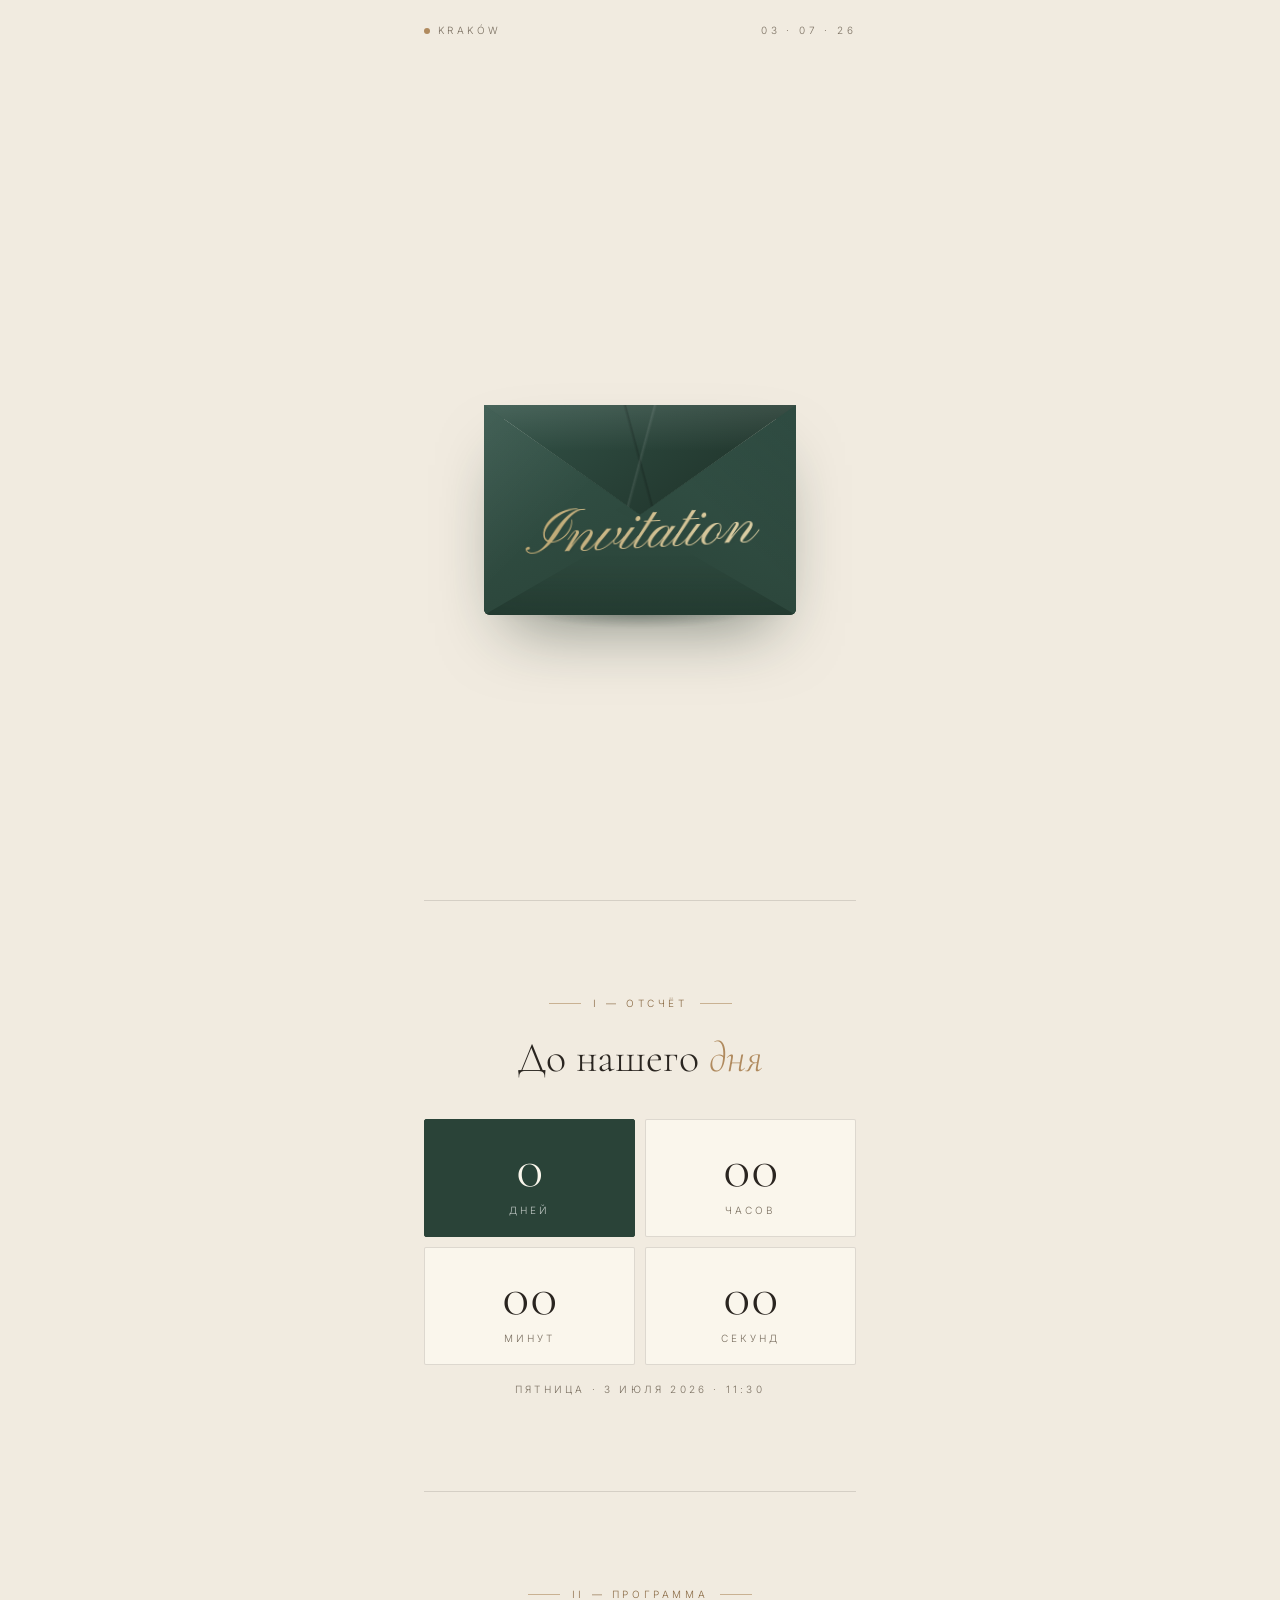
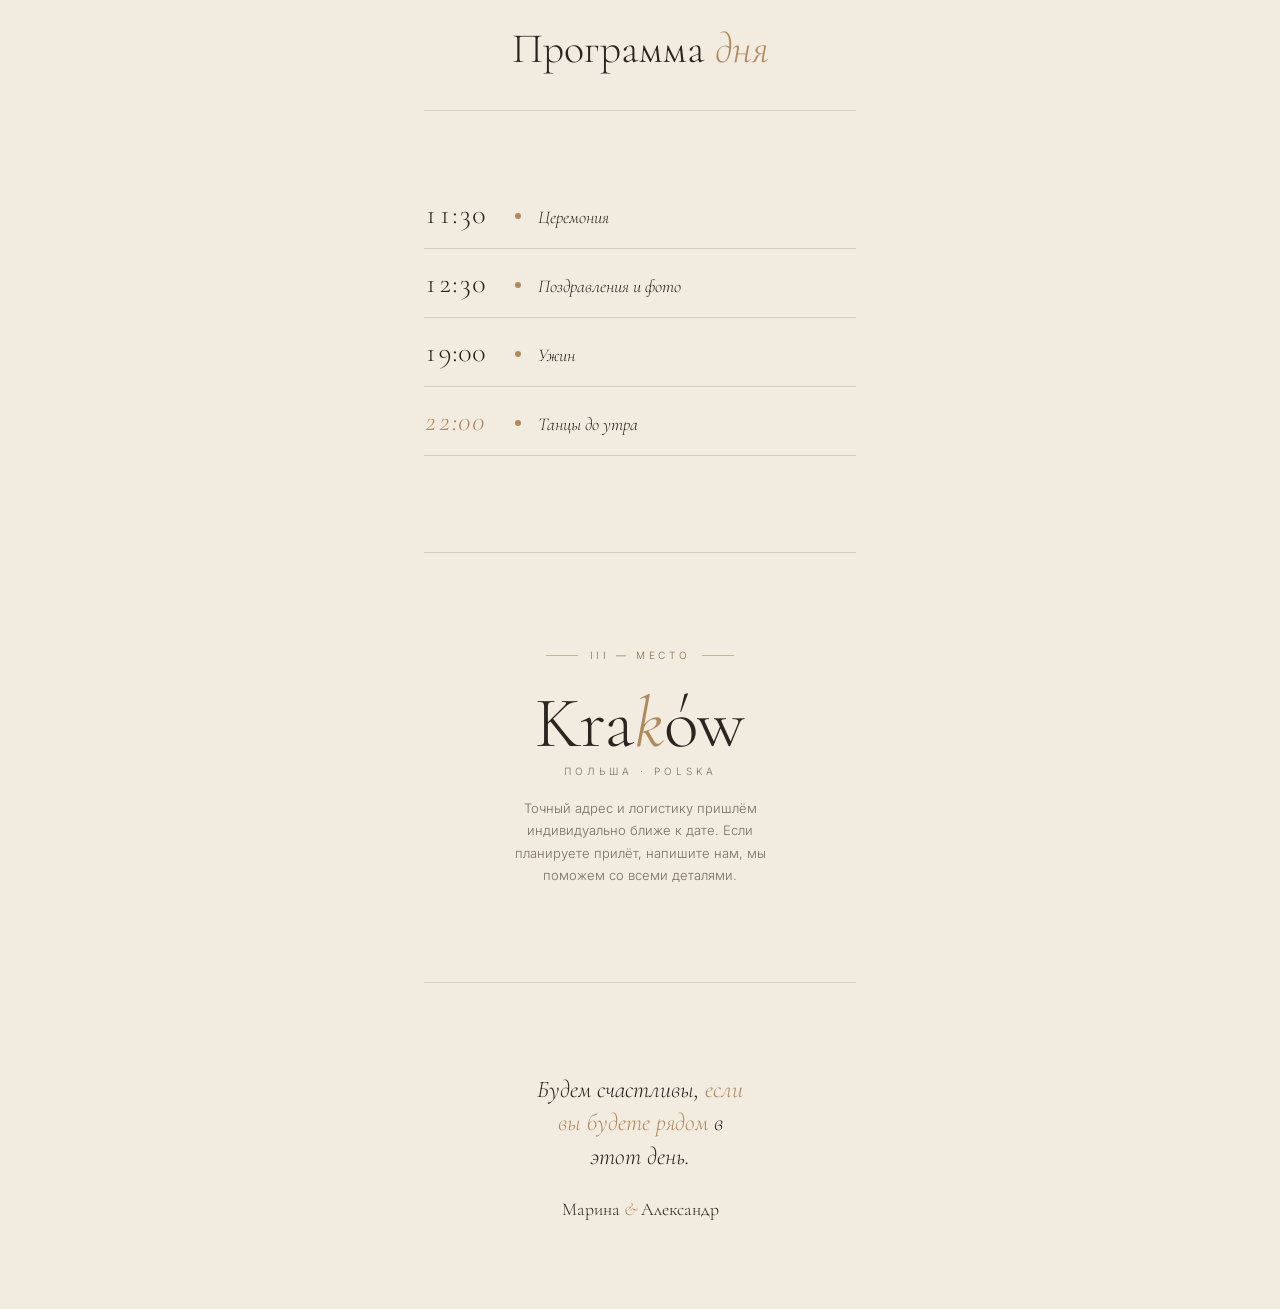
==== index.html @ be99950f "Remove mobile-minimal.html and add new style.css for updated design and layout" ====
<!doctype html>
<html lang="ru">
	<head>
		<meta charset="utf-8" />
		<meta name="viewport" content="width=device-width, initial-scale=1, viewport-fit=cover" />
		<title>Марина & Александр · 03.07.2026 · Kraków</title>
		<link rel="preconnect" href="https://fonts.googleapis.com" />
		<link rel="preconnect" href="https://fonts.gstatic.com" crossorigin />
		<link
			href="https://fonts.googleapis.com/css2?family=Cormorant+Garamond:ital,wght@0,300;0,400;1,300;1,400&family=Inter:wght@300;400;500&family=Monsieur+La+Doulaise&family=Pinyon+Script&display=swap"
			rel="stylesheet"
		/>
		<link rel="stylesheet" href="style.css" />
	</head>
	<body>
		<div id="preloader" aria-hidden="true">
			<div class="preloader-spinner"></div>
		</div>

		<main>
			<!-- HERO -->
			<section class="hero-screen">
				<div class="topbar">
					<span><span class="pip"></span>Kraków</span>
					<span>03 · 07 · 26</span>
				</div>

				<div class="env-wrap" id="env" role="button" aria-label="Открыть конверт" tabindex="0">
					<div class="env-shadow"></div>
					<div class="env-back"></div>
					<div class="letter">
						<div class="l-eyebrow">— приглашаем вас на —</div>
						<div>
							<div class="l-script">Our Wedding</div>
							<div class="l-names">Марина <em>&amp;</em> Александр</div>
						</div>
						<div class="l-rule"></div>
						<div>
							<div class="l-date">03 · 07 · 2026</div>
							<div class="l-place">Kraków · Polska</div>
						</div>
						<div class="l-foot">мы будем счастливы видеть вас</div>
					</div>
					<div class="env-front"></div>
					<div class="env-flap"></div>
					<div class="gold-signature">Invitation</div>
				</div>

				<div class="scroll-after">
					<span>детали ниже</span>
					<span class="stem"></span>
				</div>
			</section>

			<!-- PERSONAL -->
			<div class="personal" id="personal" hidden>
				<div class="personal-inner reveal">
					<div class="label">для</div>
					<div class="who" id="personal-who"></div>
				</div>
			</div>

			<!-- COUNTDOWN -->
			<section class="detail">
				<div class="sec-eyebrow reveal">
					<span class="ln"></span><span>I — отсчёт</span><span class="ln"></span>
				</div>
				<h2 class="sec-title reveal d1">До нашего <em>дня</em></h2>
				<div class="cd">
					<div class="cd-c accent reveal d1">
						<div class="cd-num" id="cd-d">—</div>
						<div class="cd-lbl">дней</div>
					</div>
					<div class="cd-c reveal d2">
						<div class="cd-num" id="cd-h">—</div>
						<div class="cd-lbl">часов</div>
					</div>
					<div class="cd-c reveal d3">
						<div class="cd-num" id="cd-m">—</div>
						<div class="cd-lbl">минут</div>
					</div>
					<div class="cd-c reveal d4">
						<div class="cd-num" id="cd-s">—</div>
						<div class="cd-lbl">секунд</div>
					</div>
				</div>
				<div class="cd-foot reveal d5">пятница · 3 июля 2026 · 11:30</div>
			</section>

			<!-- PROGRAMME -->
			<section class="detail">
				<div class="sec-eyebrow reveal">
					<span class="ln"></span><span>II — программа</span><span class="ln"></span>
				</div>
				<h2 class="sec-title reveal d1">Программа <em>дня</em></h2>
				<div class="prog">
					<div class="pr reveal d1">
						<div class="t"><em>11:00</em></div>
						<span class="dot"></span>
						<div class="body"><div class="name">Сбор гостей</div></div>
					</div>
					<div class="pr reveal d2">
						<div class="t">11:30</div>
						<span class="dot"></span>
						<div class="body"><div class="name">Церемония</div></div>
					</div>
					<div class="pr reveal d3">
						<div class="t">12:30</div>
						<span class="dot"></span>
						<div class="body"><div class="name">Поздравления и фото</div></div>
					</div>
					<div class="pr reveal d4">
						<div class="t">19:00</div>
						<span class="dot"></span>
						<div class="body"><div class="name">Ужин</div></div>
					</div>
					<div class="pr reveal d5">
						<div class="t"><em>22:00</em></div>
						<span class="dot"></span>
						<div class="body"><div class="name">Танцы до утра</div></div>
					</div>
				</div>
			</section>

			<!-- PLACE -->
			<section class="detail">
				<div class="sec-eyebrow reveal">
					<span class="ln"></span><span>III — место</span><span class="ln"></span>
				</div>
				<div class="place-text">
					<h3 class="city reveal d1">Kra<em>k</em>ów</h3>
					<div class="country reveal d2">Польша · Polska</div>
					<p class="reveal d3">
						Точный адрес и логистику пришлём индивидуально ближе к дате. Если планируете прилёт, напишите
						нам, мы поможем со всеми деталями.
					</p>
				</div>
			</section>

			<!-- CLOSING -->
			<section class="closing">
				<p class="closing-words reveal">Будем счастливы, <em>если вы будете рядом</em> в этот день.</p>
				<div class="closing-sig reveal d2">Марина <em>&amp;</em> Александр</div>
				<div class="closing-meta reveal d3">MMXXVI · Kraków</div>
			</section>
		</main>

		<script src="main.js"></script>
	</body>
</html>
---- style.css ----
:root {
	--bg: #f1ebe0;
	--paper: #faf6ec;
	--paper-edge: rgba(42, 37, 30, 0.15);
	--ink: #2a2520;
	--soft: #7a6f60;
	--line: rgba(42, 37, 30, 0.14);
	--env-deep: #2a4338;
	--env-mid: #345449;
	--env-edge: #1c2e25;
	--env-crease: rgba(12, 24, 19, 0.28);
	--env-light: rgba(255, 255, 255, 0.08);
	--gold: #b08a5e;
	--gold-deep: #8a6a44;
}

* {
	box-sizing: border-box;
	margin: 0;
	padding: 0;
}

html,
body {
	background: var(--bg);
	color: var(--ink);
	font-family: 'Inter', system-ui, sans-serif;
	font-weight: 300;
	-webkit-font-smoothing: antialiased;
	text-rendering: optimizeLegibility;
}

body {
	min-height: 100vh;
	overflow-x: hidden;
}

.reveal {
	opacity: 0;
	transform: translateY(20px);
	transition:
		opacity 1.1s cubic-bezier(0.2, 0.7, 0.2, 1),
		transform 1.1s cubic-bezier(0.2, 0.7, 0.2, 1);
}
.reveal.in {
	opacity: 1;
	transform: none;
}
.d1 { transition-delay: 0.1s; }
.d2 { transition-delay: 0.24s; }
.d3 { transition-delay: 0.4s; }
.d4 { transition-delay: 0.56s; }
.d5 { transition-delay: 0.72s; }

main {
	max-width: 480px;
	margin: 0 auto;
	padding: 0 24px;
	position: relative;
}

.hero-screen {
	min-height: 100svh;
	min-height: 100dvh;
	display: grid;
	place-items: center;
	align-items: center;
	padding: 24px 0 28px;
	position: relative;
}

.topbar {
	display: flex;
	justify-content: space-between;
	align-items: center;
	position: absolute;
	top: 24px;
	left: 0;
	right: 0;
	font-size: 10px;
	letter-spacing: 0.34em;
	text-transform: uppercase;
	color: var(--soft);
}
.topbar .pip {
	display: inline-block;
	width: 6px;
	height: 6px;
	background: var(--gold);
	border-radius: 50%;
	margin-right: 8px;
	vertical-align: middle;
}

@keyframes envFly {
	0% {
		transform: translate3d(-24px, -125vh, 0) rotateZ(-10deg) rotateY(-18deg)
			scale(calc(var(--env-scale) * 0.92));
		opacity: 0;
	}
	48% {
		transform: translate3d(12px, 24px, 0) rotateZ(2.5deg) rotateY(5deg)
			scale(calc(var(--env-scale) * 1.02));
		opacity: 1;
	}
	68% {
		transform: translate3d(-5px, -9px, 0) rotateZ(-1.2deg) rotateY(-2deg) scale(var(--env-scale));
	}
	84% {
		transform: translate3d(2px, 4px, 0) rotateZ(0.45deg) rotateY(1deg) scale(var(--env-scale));
	}
	100% {
		transform: translate3d(0, 0, 0) rotateZ(0deg) rotateY(0deg) scale(var(--env-scale));
		opacity: 1;
	}
}

@keyframes signatureGleam {
	0%, 100% { background-position: 0% 50%; }
	50%       { background-position: 100% 50%; }
}

.env-wrap {
	--env-scale: 1;
	position: relative;
	margin: 0 auto;
	margin-top: -86px;
	width: 312px;
	height: 420px;
	perspective: 1600px;
	cursor: pointer;
	user-select: none;
	opacity: 0;
	transform-origin: 50% 50%;
	will-change: transform;
}
.env-wrap.ready {
	animation: envFly 1.85s cubic-bezier(0.25, 0.78, 0.2, 1) 0.18s both;
}

.env-shadow {
	position: absolute;
	left: 50%;
	bottom: -20px;
	transform: translateX(-50%);
	width: 292px;
	height: 24px;
	border-radius: 50%;
	background: radial-gradient(50% 100% at 50% 0%, rgba(28, 46, 37, 0.34), transparent 74%);
	filter: blur(1px);
	transition:
		opacity 0.8s,
		transform 1.4s cubic-bezier(0.25, 0.78, 0.2, 1);
	z-index: 0;
}
.env-wrap.open .env-shadow {
	opacity: 0.58;
	transform: translateX(-50%) scaleX(1.08);
}

.env-back,
.env-front,
.env-flap,
.letter {
	position: absolute;
	backface-visibility: visible;
}

.env-back {
	bottom: 0;
	left: 0;
	right: 0;
	height: 210px;
	overflow: hidden;
	background:
		linear-gradient(105deg, transparent 0 49.7%, var(--env-crease) 50%, transparent 50.7%),
		linear-gradient(255deg, transparent 0 49.7%, rgba(255, 255, 255, 0.05) 50%, transparent 50.7%),
		radial-gradient(120% 95% at 50% 0%, rgba(255, 255, 255, 0.1), transparent 46%),
		linear-gradient(180deg, var(--env-mid), var(--env-deep) 78%);
	border-radius: 0 0 6px 6px;
	box-shadow:
		0 34px 68px -26px rgba(28, 46, 37, 0.54),
		inset 0 1px 0 var(--env-light),
		inset 0 -18px 30px rgba(11, 24, 19, 0.16);
	z-index: 1;
}
.env-back::before,
.env-back::after {
	content: '';
	position: absolute;
	top: 0;
	width: 50%;
	height: 100%;
	opacity: 0.9;
	background: linear-gradient(135deg, rgba(255, 255, 255, 0.06) 0%, transparent 54%);
}
.env-back::before { left: 0; }
.env-back::after {
	right: 0;
	background: linear-gradient(225deg, rgba(0, 0, 0, 0.09) 0%, transparent 58%);
}

.letter {
	left: 50%;
	bottom: 18px;
	width: 278px;
	height: 178px;
	transform: translateX(-50%) translateY(0) rotate(0deg);
	background: var(--paper);
	background-image:
		linear-gradient(90deg, rgba(255, 255, 255, 0.48), transparent 18% 82%, rgba(176, 138, 94, 0.06)),
		radial-gradient(120% 100% at 50% 0%, rgba(176, 138, 94, 0.06), transparent 60%);
	border: 1px solid var(--paper-edge);
	border-radius: 3px;
	padding: 18px 20px;
	box-shadow:
		0 8px 18px rgba(28, 46, 37, 0.18),
		inset 0 0 22px rgba(176, 138, 94, 0.05);
	z-index: 2;
	will-change: transform;
	transition:
		transform 1.85s 0.72s cubic-bezier(0.2, 0.78, 0.18, 1),
		box-shadow 1.85s 0.72s ease;
	text-align: center;
	display: flex;
	flex-direction: column;
	justify-content: space-between;
	transform-origin: 0% 100%;
}
.env-wrap.open .letter {
	transform: translateX(-50%) translateY(-222px) rotate(4.5deg);
	box-shadow:
		0 28px 52px rgba(28, 46, 37, 0.28),
		inset 0 0 22px rgba(176, 138, 94, 0.05);
}

.letter .l-eyebrow {
	font-size: 9px;
	letter-spacing: 0.4em;
	text-transform: uppercase;
	color: var(--gold-deep);
}
.letter .l-script {
	font-family: 'Monsieur La Doulaise', 'Pinyon Script', cursive;
	font-size: 34px;
	line-height: 1;
	color: var(--ink);
	margin: 6px 0 0;
}
.letter .l-names {
	font-family: 'Cormorant Garamond', serif;
	font-size: 22px;
	line-height: 1.15;
	letter-spacing: 0.005em;
	margin: 2px 0 6px;
}
.letter .l-names em {
	font-style: italic;
	color: var(--gold);
	padding: 0 0.12em;
}
.letter .l-rule {
	width: 30px;
	height: 1px;
	background: var(--gold);
	margin: 0 auto;
	opacity: 0.7;
}
.letter .l-date {
	font-family: 'Cormorant Garamond', serif;
	font-size: 18px;
	font-feature-settings: 'tnum' 1;
	letter-spacing: 0.04em;
	margin: 5px 0 0;
}
.letter .l-place {
	margin-top: 3px;
	font-size: 8.5px;
	letter-spacing: 0.4em;
	text-transform: uppercase;
	color: var(--soft);
}
.letter .l-foot {
	font-family: 'Cormorant Garamond', serif;
	font-style: italic;
	font-size: 11px;
	letter-spacing: 0.18em;
	color: var(--soft);
	opacity: 0.7;
}

.env-front {
	bottom: 0;
	left: 0;
	right: 0;
	height: 210px;
	overflow: hidden;
	clip-path: polygon(0 0, 50% 52%, 100% 0, 100% 100%, 0 100%);
	background:
		linear-gradient(153deg, transparent 0 49.5%, rgba(255, 255, 255, 0.055) 50%, transparent 50.9%),
		linear-gradient(207deg, transparent 0 49.5%, rgba(9, 18, 15, 0.22) 50%, transparent 50.9%),
		linear-gradient(180deg, var(--env-mid) 0%, var(--env-deep) 100%);
	border-radius: 0 0 6px 6px;
	z-index: 3;
	box-shadow:
		inset 0 1px 0 rgba(255, 255, 255, 0.08),
		inset 0 -24px 36px rgba(12, 24, 19, 0.2);
}
.env-front::before {
	content: '';
	position: absolute;
	inset: 0 auto 0 0;
	width: 58%;
	background:
		linear-gradient(135deg, rgba(255, 255, 255, 0.08), transparent 48%),
		linear-gradient(160deg, var(--env-mid), var(--env-deep));
	clip-path: polygon(0 0, 100% 50%, 0 100%);
	z-index: 1;
}
.env-front::after {
	content: '';
	position: absolute;
	inset: 0 0 0 auto;
	width: 58%;
	background:
		linear-gradient(225deg, rgba(0, 0, 0, 0.11), transparent 50%),
		linear-gradient(200deg, var(--env-mid), var(--env-deep));
	clip-path: polygon(100% 0, 0 50%, 100% 100%);
	pointer-events: none;
	z-index: 2;
}

.env-flap {
	bottom: 100px;
	left: 0;
	right: 0;
	height: 110px;
	background:
		linear-gradient(180deg, rgba(255, 255, 255, 0.1), transparent 42%),
		linear-gradient(145deg, var(--env-mid), var(--env-edge));
	clip-path: polygon(0 0, 100% 0, 50% 100%);
	transform-origin: top center;
	transform: rotateX(0deg);
	transition:
		transform 1.35s cubic-bezier(0.6, 0, 0.18, 1),
		z-index 0s linear 0.55s;
	z-index: 4;
	will-change: transform;
}
.env-flap::after {
	content: '';
	position: absolute;
	inset: 0;
	background:
		linear-gradient(105deg, transparent 0 49.5%, rgba(255, 255, 255, 0.09) 50%, transparent 50.8%),
		linear-gradient(255deg, transparent 0 49.5%, rgba(0, 0, 0, 0.18) 50%, transparent 50.8%);
}
.env-wrap.open .env-flap {
	transform: rotateX(180deg);
	z-index: 0;
}

.gold-signature {
	position: absolute;
	bottom: 20px;
	left: 50%;
	width: 300px;
	transform: translate(-50%, -50%) rotate(-3deg);
	z-index: 6;
	/*Do not change font!!!*/
	font-family: 'Pinyon Script', cursive;
	font-size: 62px;
	line-height: 1;
	text-align: center;
	white-space: nowrap;
	color: transparent;
	background: linear-gradient(100deg, #caa763 0%, #f6e1ad 36%, #d9bd78 52%, #a9813f 76%, #d9bd78 100%);
	background-size: 240% 100%;
	-webkit-background-clip: text;
	background-clip: text;
	text-shadow:
		0 0.4px 0 rgba(255, 255, 255, 0.1),
		0 2px 6px rgba(7, 15, 12, 0.1);
	opacity: 0.9;
	pointer-events: none;
}

.scroll-after {
	position: absolute;
	left: 0;
	right: 0;
	bottom: 28px;
	text-align: center;
	font-family: 'Inter', sans-serif;
	font-size: 10px;
	letter-spacing: 0.36em;
	text-transform: uppercase;
	color: var(--soft);
	opacity: 0;
	pointer-events: none;
	transition: opacity 0.8s 2s ease;
	display: flex;
	flex-direction: column;
	align-items: center;
	gap: 10px;
}
.scroll-after .stem {
	width: 1px;
	height: 32px;
	background: linear-gradient(180deg, transparent, var(--soft));
}
.env-wrap.open ~ .scroll-after {
	opacity: 1;
	pointer-events: auto;
}

.personal {
	padding: 30px 0 0;
	text-align: center;
}
.personal-inner {
	display: inline-flex;
	flex-direction: column;
	align-items: center;
	gap: 6px;
	padding: 14px 24px;
	border-top: 1px solid var(--line);
	border-bottom: 1px solid var(--line);
}
.personal .label {
	font-size: 9px;
	letter-spacing: 0.4em;
	text-transform: uppercase;
	color: var(--gold-deep);
}
.personal .who {
	font-family: 'Cormorant Garamond', serif;
	font-style: italic;
	font-size: 22px;
	color: var(--ink);
}

section.detail {
	padding: 96px 0;
	border-top: 1px solid var(--line);
}
.sec-eyebrow {
	display: flex;
	align-items: center;
	justify-content: center;
	gap: 12px;
	margin-bottom: 28px;
	font-size: 10px;
	letter-spacing: 0.36em;
	color: var(--gold-deep);
	text-transform: uppercase;
}
.sec-eyebrow .ln {
	width: 32px;
	height: 1px;
	background: var(--gold);
	opacity: 0.6;
}
.sec-title {
	font-family: 'Cormorant Garamond', serif;
	font-size: 42px;
	text-align: center;
	line-height: 1;
	margin-bottom: 40px;
	font-weight: 300;
}
.sec-title em {
	color: var(--gold);
	font-style: italic;
}

.cd {
	display: grid;
	grid-template-columns: repeat(2, 1fr);
	gap: 10px;
}
.cd-c {
	padding: 20px 8px;
	text-align: center;
	border: 1px solid var(--line);
	background: var(--paper);
	border-radius: 2px;
}
.cd-c.accent {
	background: var(--env-deep);
	color: var(--paper);
	border-color: var(--env-deep);
}
.cd-c.accent .cd-lbl {
	color: rgba(255, 255, 255, 0.7);
}
.cd-num {
	font-family: 'Cormorant Garamond', serif;
	font-size: 56px;
	line-height: 1;
	font-feature-settings: 'tnum' 1;
}
.cd-lbl {
	margin-top: 8px;
	font-size: 10px;
	letter-spacing: 0.3em;
	text-transform: uppercase;
	color: var(--soft);
}
.cd-foot {
	margin-top: 18px;
	text-align: center;
	font-size: 10px;
	letter-spacing: 0.32em;
	text-transform: uppercase;
	color: var(--soft);
}

.prog {
	display: flex;
	flex-direction: column;
	border-top: 1px solid var(--line);
}
.pr {
	display: grid;
	grid-template-columns: 74px 12px 1fr;
	gap: 14px;
	padding: 20px 0;
	align-items: baseline;
	border-bottom: 1px solid var(--line);
}
.pr .t {
	font-family: 'Cormorant Garamond', serif;
	font-size: 28px;
	line-height: 1;
	font-feature-settings: 'tnum' 1;
}
.pr .t em {
	color: var(--gold);
	font-style: italic;
}
.pr .dot {
	width: 6px;
	height: 6px;
	background: var(--gold);
	border-radius: 50%;
	justify-self: center;
	align-self: center;
	transform: translateY(2px);
}
.pr .body {
	display: flex;
	flex-direction: column;
	gap: 2px;
}
.pr .body .name {
	font-family: 'Cormorant Garamond', serif;
	font-style: italic;
	font-size: 18px;
}
.pr .body .desc {
	font-size: 11px;
	color: var(--soft);
	letter-spacing: 0.04em;
	line-height: 1.55;
}

.place-text {
	text-align: center;
}
.place-text .city {
	font-family: 'Cormorant Garamond', serif;
	font-size: 72px;
	line-height: 0.95;
	letter-spacing: -0.005em;
	font-weight: 300;
}
.place-text .city em {
	font-style: italic;
	color: var(--gold);
}
.place-text .country {
	margin-top: 8px;
	font-size: 10px;
	letter-spacing: 0.4em;
	text-transform: uppercase;
	color: var(--soft);
}
.place-text p {
	margin: 20px auto 0;
	max-width: 34ch;
	line-height: 1.7;
	font-size: 13px;
	color: var(--soft);
}

.closing {
	padding: 90px 0 70px;
	text-align: center;
	border-top: 1px solid var(--line);
}
.closing-words {
	font-family: 'Cormorant Garamond', serif;
	font-style: italic;
	font-size: 24px;
	line-height: 1.4;
	max-width: 22ch;
	margin: 0 auto;
	color: var(--ink);
}
.closing-words em {
	color: var(--gold);
	font-style: italic;
}
.closing-sig {
	margin-top: 24px;
	font-family: 'Cormorant Garamond', serif;
	font-size: 18px;
}
.closing-sig em {
	color: var(--gold);
	font-style: italic;
}
.closing-meta {
	margin-top: 8px;
	font-size: 9px;
	letter-spacing: 0.4em;
	color: var(--soft);
	text-transform: uppercase;
}

#preloader {
	position: fixed;
	inset: 0;
	background: var(--bg);
	z-index: 9999;
	display: flex;
	align-items: center;
	justify-content: center;
	transition:
		opacity 0.9s ease,
		visibility 0.9s ease;
}
#preloader.done {
	opacity: 0;
	visibility: hidden;
	pointer-events: none;
}
.preloader-spinner {
	width: 32px;
	height: 32px;
	border-radius: 50%;
	border: 1px solid rgba(176, 138, 94, 0.2);
	border-top-color: var(--gold);
	animation: spin 1s linear infinite;
}
@keyframes spin {
	to { transform: rotate(360deg); }
}

@media (max-width: 360px) {
	.env-wrap {
		--env-scale: 0.9;
	}
}
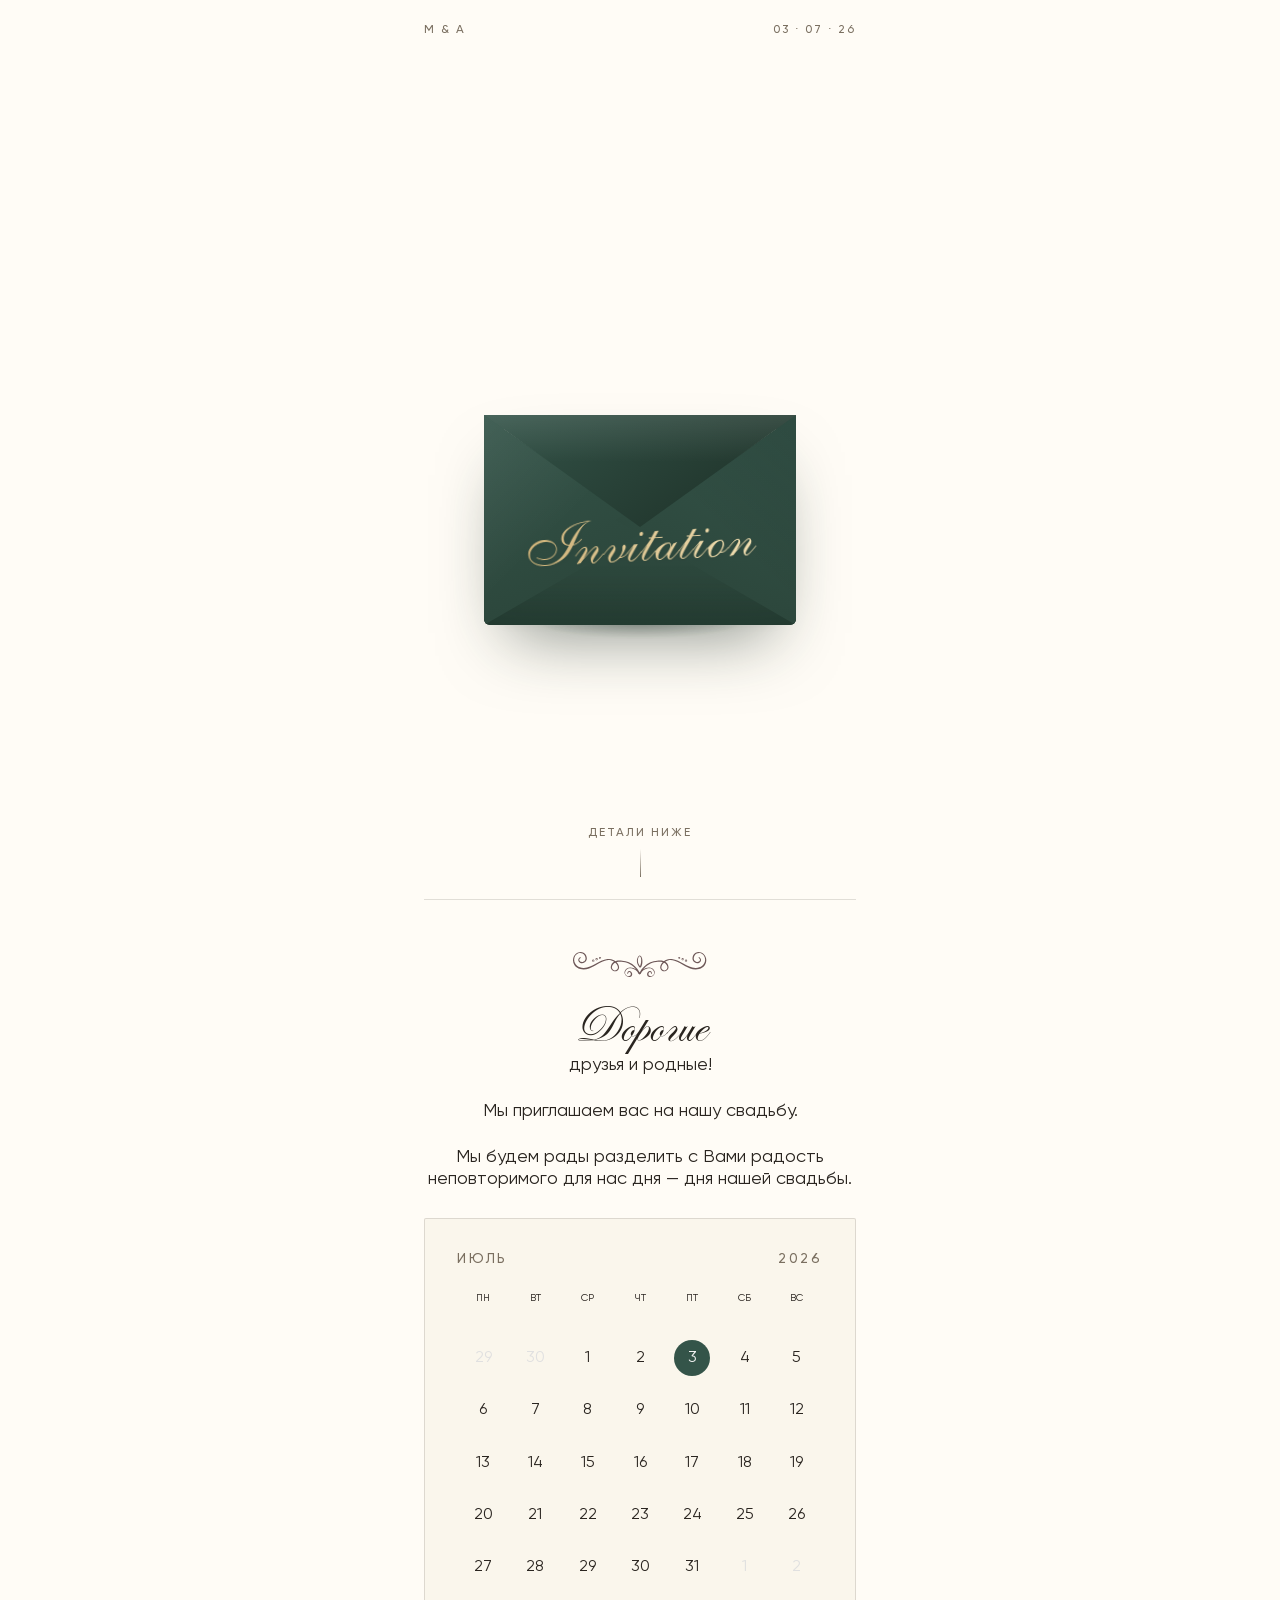
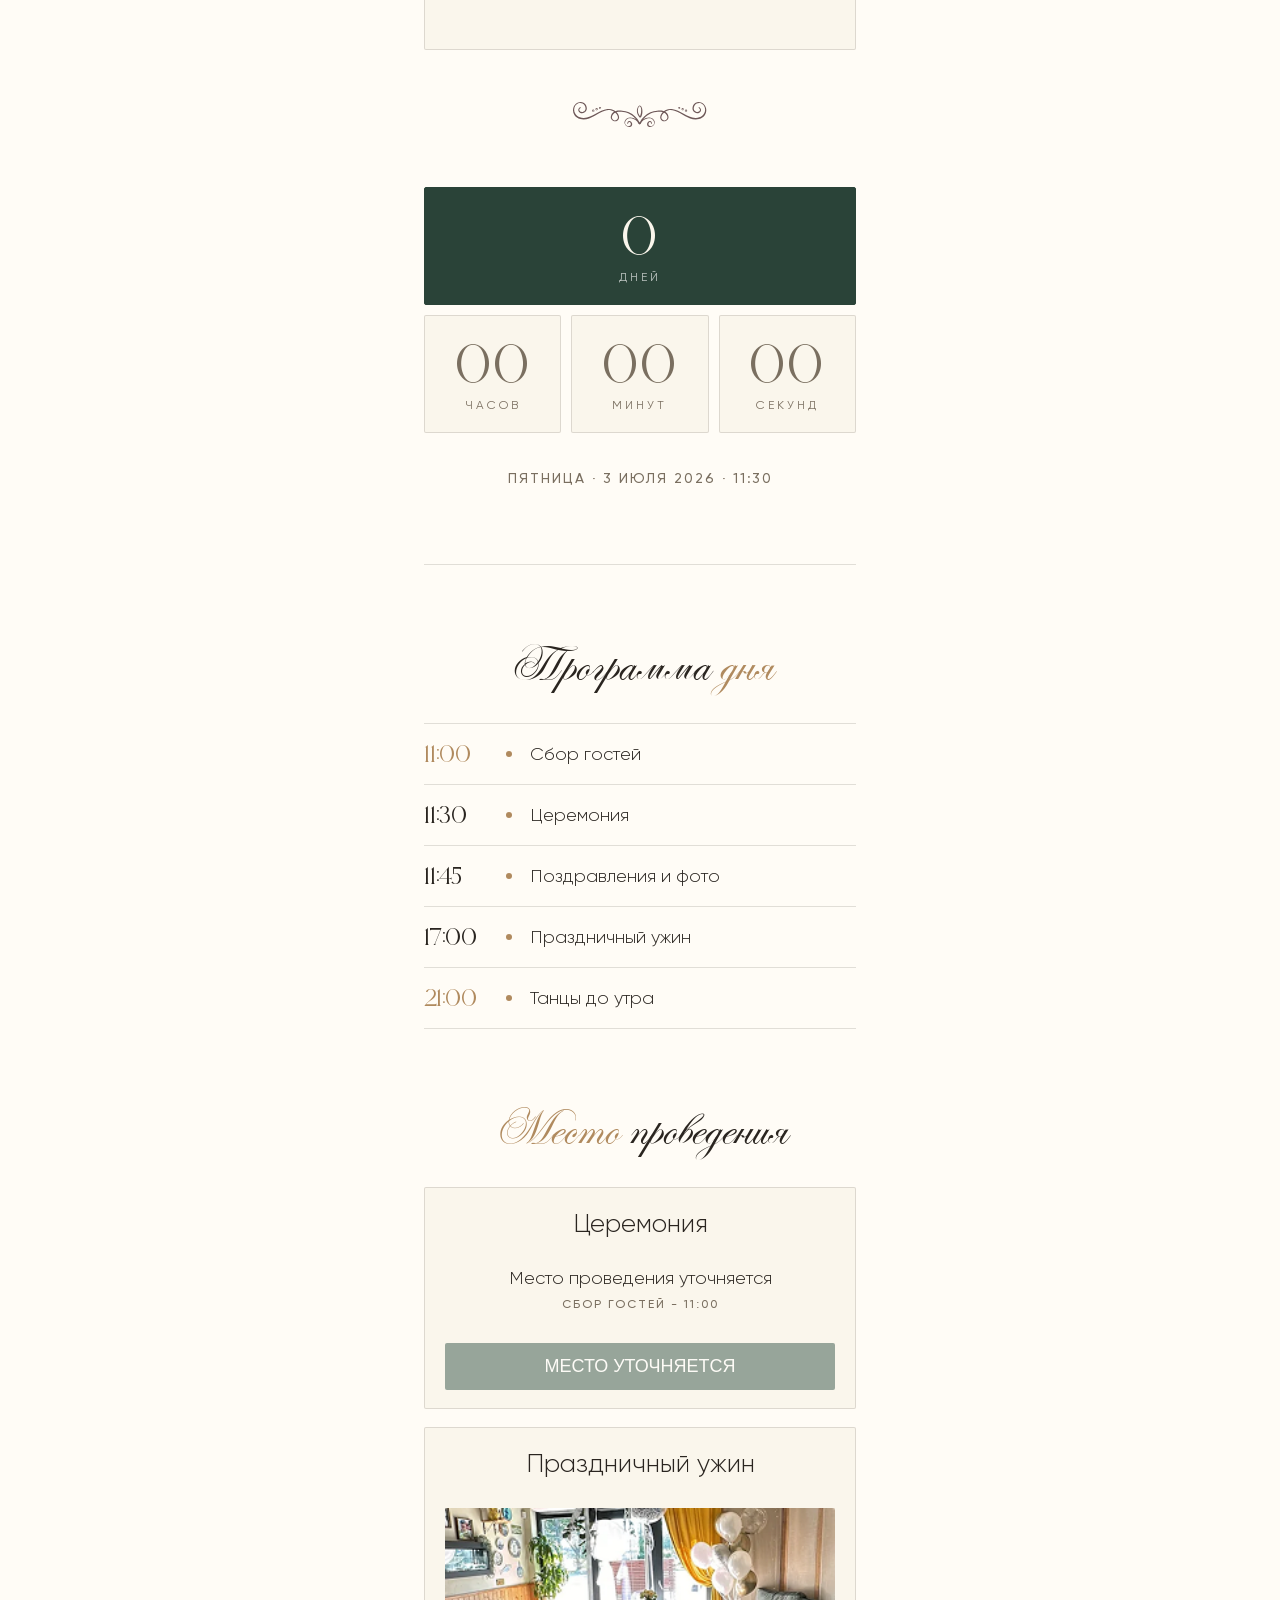
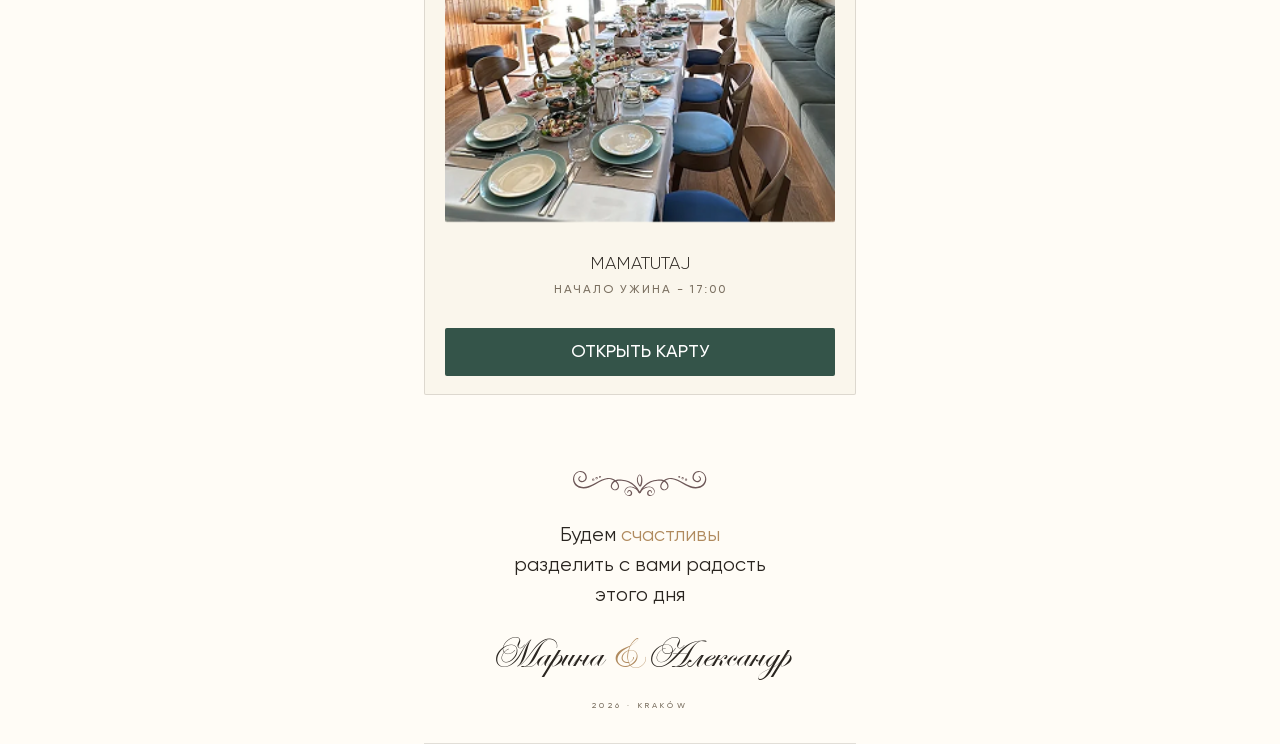
==== commit d45174bc: "feat: update wedding invitation page with new design elements and content" ====
--- a/index.html
+++ b/index.html
@@ -3,13 +3,7 @@
 	<head>
 		<meta charset="utf-8" />
 		<meta name="viewport" content="width=device-width, initial-scale=1, viewport-fit=cover" />
-		<title>Марина & Александр · 03.07.2026 · Kraków</title>
-		<link rel="preconnect" href="https://fonts.googleapis.com" />
-		<link rel="preconnect" href="https://fonts.gstatic.com" crossorigin />
-		<link
-			href="https://fonts.googleapis.com/css2?family=Cormorant+Garamond:ital,wght@0,300;0,400;1,300;1,400&family=Inter:wght@300;400;500&family=Monsieur+La+Doulaise&family=Pinyon+Script&display=swap"
-			rel="stylesheet"
-		/>
+		<title>Марина & Александр · 03.07.2026</title>
 		<link rel="stylesheet" href="style.css" />
 	</head>
 	<body>
@@ -21,25 +15,23 @@
 			<!-- HERO -->
 			<section class="hero-screen">
 				<div class="topbar">
-					<span><span class="pip"></span>Kraków</span>
+					<span>M & A</span>
 					<span>03 · 07 · 26</span>
 				</div>
 
-				<div class="env-wrap" id="env" role="button" aria-label="Открыть конверт" tabindex="0">
+				<div class="env-wrap" id="env" role="button" tabindex="0">
 					<div class="env-shadow"></div>
 					<div class="env-back"></div>
 					<div class="letter">
-						<div class="l-eyebrow">— приглашаем вас на —</div>
-						<div>
-							<div class="l-script">Our Wedding</div>
-							<div class="l-names">Марина <em>&amp;</em> Александр</div>
+						<div class="l-names-block">
+							<div class="l-name l-1">Марина</div>
+							<div class="l-amp">&amp;</div>
+							<div class="l-name l-2">Александр</div>
 						</div>
-						<div class="l-rule"></div>
-						<div>
+						<div class="l-bottom">
 							<div class="l-date">03 · 07 · 2026</div>
-							<div class="l-place">Kraków · Polska</div>
+							<div class="l-place">Kraków</div>
 						</div>
-						<div class="l-foot">мы будем счастливы видеть вас</div>
 					</div>
 					<div class="env-front"></div>
 					<div class="env-flap"></div>
@@ -52,96 +44,145 @@
 				</div>
 			</section>
 
-			<!-- PERSONAL -->
-			<div class="personal" id="personal" hidden>
-				<div class="personal-inner reveal">
-					<div class="label">для</div>
-					<div class="who" id="personal-who"></div>
+			<!-- INTRO -->
+			<section class="s-intro detail-no-border">
+				<div class="intro-heading reveal">
+					<img src="img/decorate.svg" alt="" class="ornament intro-ornament" />
+					<div class="intro-body">
+						<div>
+							<div class="intro-script sec-script">Дорогие</div>
+							<div class="intro-subtitle">друзья и родные!</div>
+						</div>
+						<p>Мы приглашаем вас на нашу свадьбу.</p>
+						<p>
+							Мы будем рады разделить с&nbsp;Вами радость неповторимого для нас дня&nbsp;— дня нашей
+							свадьбы.
+						</p>
+					</div>
 				</div>
-			</div>
+
+				<div class="cal-card reveal d2">
+					<div class="cal-header"><span>Июль</span><span>2026</span></div>
+					<div class="cal-grid cal-grid--header">
+						<span class="cal-dow">ПН</span><span class="cal-dow">ВТ</span><span class="cal-dow">СР</span
+						><span class="cal-dow">ЧТ</span><span class="cal-dow">ПТ</span><span class="cal-dow">СБ</span
+						><span class="cal-dow">ВС</span>
+					</div>
+					<div class="cal-grid">
+						<span class="cal-day cal-day--out">29</span><span class="cal-day cal-day--out">30</span
+						><span class="cal-day">1</span><span class="cal-day">2</span
+						><span class="cal-day cal-day--hl"><span>3</span></span
+						><span class="cal-day">4</span><span class="cal-day">5</span> <span class="cal-day">6</span
+						><span class="cal-day">7</span><span class="cal-day">8</span><span class="cal-day">9</span
+						><span class="cal-day">10</span><span class="cal-day">11</span><span class="cal-day">12</span>
+						<span class="cal-day">13</span><span class="cal-day">14</span><span class="cal-day">15</span
+						><span class="cal-day">16</span><span class="cal-day">17</span><span class="cal-day">18</span
+						><span class="cal-day">19</span> <span class="cal-day">20</span><span class="cal-day">21</span
+						><span class="cal-day">22</span><span class="cal-day">23</span><span class="cal-day">24</span
+						><span class="cal-day">25</span><span class="cal-day">26</span> <span class="cal-day">27</span
+						><span class="cal-day">28</span><span class="cal-day">29</span><span class="cal-day">30</span
+						><span class="cal-day">31</span><span class="cal-day cal-day--out">1</span
+						><span class="cal-day cal-day--out">2</span>
+					</div>
+				</div>
+			</section>
 
 			<!-- COUNTDOWN -->
-			<section class="detail">
-				<div class="sec-eyebrow reveal">
-					<span class="ln"></span><span>I — отсчёт</span><span class="ln"></span>
-				</div>
-				<h2 class="sec-title reveal d1">До нашего <em>дня</em></h2>
+			<section class="detail countdown">
+				<img src="img/decorate.svg" alt="" class="ornament" />
+				<div class="cd-eyebrow reveal">осталось совсем немного времени</div>
 				<div class="cd">
-					<div class="cd-c accent reveal d1">
+					<div class="cd-c cd-c--accent reveal d1">
 						<div class="cd-num" id="cd-d">—</div>
 						<div class="cd-lbl">дней</div>
 					</div>
-					<div class="cd-c reveal d2">
-						<div class="cd-num" id="cd-h">—</div>
-						<div class="cd-lbl">часов</div>
-					</div>
-					<div class="cd-c reveal d3">
-						<div class="cd-num" id="cd-m">—</div>
-						<div class="cd-lbl">минут</div>
-					</div>
-					<div class="cd-c reveal d4">
-						<div class="cd-num" id="cd-s">—</div>
-						<div class="cd-lbl">секунд</div>
+					<div class="cd-hms">
+						<div class="cd-c reveal d2">
+							<div class="cd-num" id="cd-h">—</div>
+							<div class="cd-lbl">часов</div>
+						</div>
+						<div class="cd-c reveal d3">
+							<div class="cd-num" id="cd-m">—</div>
+							<div class="cd-lbl">минут</div>
+						</div>
+						<div class="cd-c reveal d4">
+							<div class="cd-num" id="cd-s">—</div>
+							<div class="cd-lbl">секунд</div>
+						</div>
 					</div>
 				</div>
 				<div class="cd-foot reveal d5">пятница · 3 июля 2026 · 11:30</div>
 			</section>
 
 			<!-- PROGRAMME -->
-			<section class="detail">
-				<div class="sec-eyebrow reveal">
-					<span class="ln"></span><span>II — программа</span><span class="ln"></span>
-				</div>
-				<h2 class="sec-title reveal d1">Программа <em>дня</em></h2>
+			<section class="detail detail-no-border">
+				<h2 class="sec-script reveal d1">Программа <em>дня</em></h2>
 				<div class="prog">
 					<div class="pr reveal d1">
-						<div class="t"><em>11:00</em></div>
+						<div class="time gold">11:00</div>
 						<span class="dot"></span>
-						<div class="body"><div class="name">Сбор гостей</div></div>
+						<div class="body">Сбор гостей</div>
 					</div>
 					<div class="pr reveal d2">
-						<div class="t">11:30</div>
+						<div class="time">11:30</div>
 						<span class="dot"></span>
-						<div class="body"><div class="name">Церемония</div></div>
+						<div class="body">Церемония</div>
 					</div>
 					<div class="pr reveal d3">
-						<div class="t">12:30</div>
+						<div class="time">11:45</div>
 						<span class="dot"></span>
-						<div class="body"><div class="name">Поздравления и фото</div></div>
+						<div class="body">Поздравления и фото</div>
 					</div>
 					<div class="pr reveal d4">
-						<div class="t">19:00</div>
+						<div class="time">17:00</div>
 						<span class="dot"></span>
-						<div class="body"><div class="name">Ужин</div></div>
+						<div class="body">Праздничный ужин</div>
 					</div>
 					<div class="pr reveal d5">
-						<div class="t"><em>22:00</em></div>
+						<div class="time gold">21:00</div>
 						<span class="dot"></span>
-						<div class="body"><div class="name">Танцы до утра</div></div>
+						<div class="body">Танцы до утра</div>
 					</div>
 				</div>
 			</section>
 
 			<!-- PLACE -->
-			<section class="detail">
-				<div class="sec-eyebrow reveal">
-					<span class="ln"></span><span>III — место</span><span class="ln"></span>
-				</div>
-				<div class="place-text">
-					<h3 class="city reveal d1">Kra<em>k</em>ów</h3>
-					<div class="country reveal d2">Польша · Polska</div>
-					<p class="reveal d3">
-						Точный адрес и логистику пришлём индивидуально ближе к дате. Если планируете прилёт, напишите
-						нам, мы поможем со всеми деталями.
-					</p>
+			<section class="detail place detail-no-border">
+				<h2 class="sec-script reveal d1"><em>Место</em> проведения</h2>
+				<div class="venue-cards">
+					<div class="venue-card reveal d2">
+						<div class="venue-card-label">Церемония</div>
+
+						<div class="venue-card-info">
+							<div class="venue-card-name">Место проведения уточняется</div>
+							<div class="venue-card-time">сбор гостей - 11:00</div>
+						</div>
+						<button class="venue-btn venue-btn--tbd" disabled>Место уточняется</button>
+					</div>
+					<div class="venue-card reveal d3">
+						<div class="venue-card-label">Праздничный ужин</div>
+						<img class="venue-card-img" src="img/place.png"></img>
+						<div class="venue-card-info">
+							<div class="venue-card-name">MAMATUTAJ</div>
+							<div class="venue-card-time">начало ужина - 17:00</div>
+						</div>
+						<a
+							class="venue-btn"
+							href="https://maps.app.goo.gl/szh8DAX3W4brn2PK7"
+							target="_blank"
+							rel="noopener"
+							>Открыть карту</a
+						>
+					</div>
 				</div>
 			</section>
 
 			<!-- CLOSING -->
 			<section class="closing">
-				<p class="closing-words reveal">Будем счастливы, <em>если вы будете рядом</em> в этот день.</p>
+				<img src="img/decorate.svg" alt="" class="ornament" />
+				<p class="closing-words reveal">Будем <span>счастливы</span> разделить с вами радость этого дня</p>
 				<div class="closing-sig reveal d2">Марина <em>&amp;</em> Александр</div>
-				<div class="closing-meta reveal d3">MMXXVI · Kraków</div>
+				<div class="closing-meta  d3">2026 · Kraków</div>
 			</section>
 		</main>
 
--- a/style.css
+++ b/style.css
@@ -1,11 +1,75 @@
+@font-face {
+	font-family: 'Esenin Script One';
+	src: url('fonts/esenin-script-one.woff2') format('woff2');
+	font-weight: 400;
+	font-style: normal;
+	font-display: swap;
+}
+
+@font-face {
+	font-family: 'Gilroy';
+	src: url('fonts/Gilroy-Light.woff2') format('woff2');
+	font-weight: 300;
+	font-style: normal;
+	font-display: swap;
+}
+
+@font-face {
+	font-family: 'Gilroy';
+	src: url('fonts/Gilroy.woff') format('woff');
+	font-weight: 400;
+	font-style: normal;
+	font-display: swap;
+}
+
+@font-face {
+	font-family: 'Gilroy';
+	src: url('fonts/Gilroy-Medium.woff') format('woff');
+	font-weight: 500;
+	font-style: normal;
+	font-display: swap;
+}
+
+@font-face {
+	font-family: 'Gilroy';
+	src: url('fonts/Gilroy-Bold.woff') format('woff');
+	font-weight: 700;
+	font-style: normal;
+	font-display: swap;
+}
+
+@font-face {
+	font-family: 'Edensor';
+	src: url('fonts/Edensor-Regular.woff2') format('woff2');
+	font-weight: 400;
+	font-style: normal;
+	font-display: swap;
+}
+
+@font-face {
+	font-family: 'Allegretto Script One';
+	src: url('fonts/AllegrettoScriptOne.woff2') format('woff');
+	font-weight: 400;
+	font-style: normal;
+	font-display: swap;
+}
+
+@font-face {
+	font-family: 'Vivaldi';
+	src: url('fonts/Vivaldi.woff2') format('woff');
+	font-weight: 400;
+	font-style: normal;
+	font-display: swap;
+}
+
 :root {
-	--bg: #f1ebe0;
-	--paper: #faf6ec;
+	--bg: #FFFCF6;
+	--paper: #FAF6EC;
 	--paper-edge: rgba(42, 37, 30, 0.15);
 	--ink: #2a2520;
 	--soft: #7a6f60;
 	--line: rgba(42, 37, 30, 0.14);
-	--env-deep: #2a4338;
+	--env-deep: #2A4338;
 	--env-mid: #345449;
 	--env-edge: #1c2e25;
 	--env-crease: rgba(12, 24, 19, 0.28);
@@ -24,8 +88,9 @@
 body {
 	background: var(--bg);
 	color: var(--ink);
-	font-family: 'Inter', system-ui, sans-serif;
-	font-weight: 300;
+	font-family: 'Gilroy', system-ui, sans-serif;
+	font-weight: 400;
+	font-size: 18px;
 	-webkit-font-smoothing: antialiased;
 	text-rendering: optimizeLegibility;
 }
@@ -42,15 +107,31 @@
 		opacity 1.1s cubic-bezier(0.2, 0.7, 0.2, 1),
 		transform 1.1s cubic-bezier(0.2, 0.7, 0.2, 1);
 }
+
 .reveal.in {
 	opacity: 1;
 	transform: none;
 }
-.d1 { transition-delay: 0.1s; }
-.d2 { transition-delay: 0.24s; }
-.d3 { transition-delay: 0.4s; }
-.d4 { transition-delay: 0.56s; }
-.d5 { transition-delay: 0.72s; }
+
+.d1 {
+	transition-delay: 0.1s;
+}
+
+.d2 {
+	transition-delay: 0.24s;
+}
+
+.d3 {
+	transition-delay: 0.4s;
+}
+
+.d4 {
+	transition-delay: 0.56s;
+}
+
+.d5 {
+	transition-delay: 0.72s;
+}
 
 main {
 	max-width: 480px;
@@ -59,13 +140,15 @@
 	position: relative;
 }
 
+/* ─── HERO ─────────────────────────────────────────────── */
+
 .hero-screen {
 	min-height: 100svh;
 	min-height: 100dvh;
 	display: grid;
 	place-items: center;
 	align-items: center;
-	padding: 24px 0 28px;
+	padding: 24px 0 24px;
 	position: relative;
 }
 
@@ -77,38 +160,36 @@
 	top: 24px;
 	left: 0;
 	right: 0;
-	font-size: 10px;
-	letter-spacing: 0.34em;
+	font-family: Gilroy;
+	font-weight: 500;
+	font-size: 12px;
+	line-height: 100%;
+	letter-spacing: 2px;
+	vertical-align: middle;
 	text-transform: uppercase;
 	color: var(--soft);
 }
-.topbar .pip {
-	display: inline-block;
-	width: 6px;
-	height: 6px;
-	background: var(--gold);
-	border-radius: 50%;
-	margin-right: 8px;
-	vertical-align: middle;
-}
+
 
 @keyframes envFly {
 	0% {
-		transform: translate3d(-24px, -125vh, 0) rotateZ(-10deg) rotateY(-18deg)
-			scale(calc(var(--env-scale) * 0.92));
+		transform: translate3d(-24px, -125vh, 0) rotateZ(-10deg) rotateY(-18deg) scale(calc(var(--env-scale) * 0.92));
 		opacity: 0;
 	}
+
 	48% {
-		transform: translate3d(12px, 24px, 0) rotateZ(2.5deg) rotateY(5deg)
-			scale(calc(var(--env-scale) * 1.02));
+		transform: translate3d(12px, 24px, 0) rotateZ(2.5deg) rotateY(5deg) scale(calc(var(--env-scale) * 1.02));
 		opacity: 1;
 	}
+
 	68% {
 		transform: translate3d(-5px, -9px, 0) rotateZ(-1.2deg) rotateY(-2deg) scale(var(--env-scale));
 	}
+
 	84% {
 		transform: translate3d(2px, 4px, 0) rotateZ(0.45deg) rotateY(1deg) scale(var(--env-scale));
 	}
+
 	100% {
 		transform: translate3d(0, 0, 0) rotateZ(0deg) rotateY(0deg) scale(var(--env-scale));
 		opacity: 1;
@@ -116,15 +197,22 @@
 }
 
 @keyframes signatureGleam {
-	0%, 100% { background-position: 0% 50%; }
-	50%       { background-position: 100% 50%; }
+
+	0%,
+	100% {
+		background-position: 0% 50%;
+	}
+
+	50% {
+		background-position: 100% 50%;
+	}
 }
 
 .env-wrap {
 	--env-scale: 1;
 	position: relative;
 	margin: 0 auto;
-	margin-top: -86px;
+	margin-top: -70px;
 	width: 312px;
 	height: 420px;
 	perspective: 1600px;
@@ -134,6 +222,7 @@
 	transform-origin: 50% 50%;
 	will-change: transform;
 }
+
 .env-wrap.ready {
 	animation: envFly 1.85s cubic-bezier(0.25, 0.78, 0.2, 1) 0.18s both;
 }
@@ -153,6 +242,7 @@
 		transform 1.4s cubic-bezier(0.25, 0.78, 0.2, 1);
 	z-index: 0;
 }
+
 .env-wrap.open .env-shadow {
 	opacity: 0.58;
 	transform: translateX(-50%) scaleX(1.08);
@@ -184,6 +274,7 @@
 		inset 0 -18px 30px rgba(11, 24, 19, 0.16);
 	z-index: 1;
 }
+
 .env-back::before,
 .env-back::after {
 	content: '';
@@ -194,7 +285,11 @@
 	opacity: 0.9;
 	background: linear-gradient(135deg, rgba(255, 255, 255, 0.06) 0%, transparent 54%);
 }
-.env-back::before { left: 0; }
+
+.env-back::before {
+	left: 0;
+}
+
 .env-back::after {
 	right: 0;
 	background: linear-gradient(225deg, rgba(0, 0, 0, 0.09) 0%, transparent 58%);
@@ -207,12 +302,13 @@
 	height: 178px;
 	transform: translateX(-50%) translateY(0) rotate(0deg);
 	background: var(--paper);
-	background-image:
-		linear-gradient(90deg, rgba(255, 255, 255, 0.48), transparent 18% 82%, rgba(176, 138, 94, 0.06)),
-		radial-gradient(120% 100% at 50% 0%, rgba(176, 138, 94, 0.06), transparent 60%);
-	border: 1px solid var(--paper-edge);
+	background: linear-gradient(0deg, #FAF6EC, #FAF6EC),
+		radial-gradient(120% 100% at 50% 0%, rgba(176, 138, 94, 0.06) 0%, rgba(176, 138, 94, 0) 60%),
+		linear-gradient(90deg, rgba(255, 255, 255, 0.48) 0%, rgba(255, 255, 255, 0) 18%, rgba(255, 255, 255, 0) 82%, rgba(176, 138, 94, 0.06) 100%);
+
+	border: 1px solid #2A251E26;
 	border-radius: 3px;
-	padding: 18px 20px;
+	padding: 10px 20px;
 	box-shadow:
 		0 8px 18px rgba(28, 46, 37, 0.18),
 		inset 0 0 22px rgba(176, 138, 94, 0.05);
@@ -226,7 +322,14 @@
 	flex-direction: column;
 	justify-content: space-between;
 	transform-origin: 0% 100%;
-}
+	line-height: 30px;
+
+}
+
+.letter .l-2 {
+	margin-top: -10px;
+}
+
 .env-wrap.open .letter {
 	transform: translateX(-50%) translateY(-222px) rotate(4.5deg);
 	box-shadow:
@@ -234,31 +337,30 @@
 		inset 0 0 22px rgba(176, 138, 94, 0.05);
 }
 
-.letter .l-eyebrow {
-	font-size: 9px;
-	letter-spacing: 0.4em;
-	text-transform: uppercase;
-	color: var(--gold-deep);
-}
-.letter .l-script {
-	font-family: 'Monsieur La Doulaise', 'Pinyon Script', cursive;
-	font-size: 34px;
-	line-height: 1;
-	color: var(--ink);
-	margin: 6px 0 0;
-}
-.letter .l-names {
-	font-family: 'Cormorant Garamond', serif;
-	font-size: 22px;
-	line-height: 1.15;
-	letter-spacing: 0.005em;
-	margin: 2px 0 6px;
-}
-.letter .l-names em {
-	font-style: italic;
+.letter .l-names-block {
+	display: flex;
+	flex-direction: column;
+	align-items: center;
+	gap: 0;
+}
+
+.letter .l-name {
+	font-family: 'Allegretto Script One', 'Monsieur La Doulaise', cursive;
+	font-size: 44px;
+	font-weight: 500;
+	line-height: 1;
+	color: var(--ink);
+}
+
+.letter .l-amp {
+	font-family: 'Vivaldi', 'Allegretto Script One';
+	font-weight: 400;
+	font-size: 33px;
+	line-height: 1;
+	text-align: center;
 	color: var(--gold);
-	padding: 0 0.12em;
-}
+}
+
 .letter .l-rule {
 	width: 30px;
 	height: 1px;
@@ -266,27 +368,34 @@
 	margin: 0 auto;
 	opacity: 0.7;
 }
+
+.letter .l-bottom {
+	flex-grow: 0;
+	display: flex;
+	flex-direction: column;
+	align-items: center;
+	gap: 5px;
+}
+
 .letter .l-date {
-	font-family: 'Cormorant Garamond', serif;
-	font-size: 18px;
-	font-feature-settings: 'tnum' 1;
-	letter-spacing: 0.04em;
-	margin: 5px 0 0;
-}
+	font-family: 'Esenin Script One', 'Monsieur La Doulaise', cursive;
+	font-weight: 400;
+	font-size: 20px;
+	line-height: 1;
+	letter-spacing: 0.72px;
+	text-align: center;
+	color: var(--ink);
+}
+
 .letter .l-place {
-	margin-top: 3px;
-	font-size: 8.5px;
-	letter-spacing: 0.4em;
+	font-family: 'Gilroy';
+	font-weight: 400;
+	font-size: 10px;
+	line-height: 1;
+	letter-spacing: 3.4px;
+	text-align: center;
 	text-transform: uppercase;
 	color: var(--soft);
-}
-.letter .l-foot {
-	font-family: 'Cormorant Garamond', serif;
-	font-style: italic;
-	font-size: 11px;
-	letter-spacing: 0.18em;
-	color: var(--soft);
-	opacity: 0.7;
 }
 
 .env-front {
@@ -306,6 +415,7 @@
 		inset 0 1px 0 rgba(255, 255, 255, 0.08),
 		inset 0 -24px 36px rgba(12, 24, 19, 0.2);
 }
+
 .env-front::before {
 	content: '';
 	position: absolute;
@@ -317,6 +427,7 @@
 	clip-path: polygon(0 0, 100% 50%, 0 100%);
 	z-index: 1;
 }
+
 .env-front::after {
 	content: '';
 	position: absolute;
@@ -331,10 +442,10 @@
 }
 
 .env-flap {
-	bottom: 100px;
+	bottom: 98px;
 	left: 0;
 	right: 0;
-	height: 110px;
+	height: 112px;
 	background:
 		linear-gradient(180deg, rgba(255, 255, 255, 0.1), transparent 42%),
 		linear-gradient(145deg, var(--env-mid), var(--env-edge));
@@ -347,14 +458,7 @@
 	z-index: 4;
 	will-change: transform;
 }
-.env-flap::after {
-	content: '';
-	position: absolute;
-	inset: 0;
-	background:
-		linear-gradient(105deg, transparent 0 49.5%, rgba(255, 255, 255, 0.09) 50%, transparent 50.8%),
-		linear-gradient(255deg, transparent 0 49.5%, rgba(0, 0, 0, 0.18) 50%, transparent 50.8%);
-}
+
 .env-wrap.open .env-flap {
 	transform: rotateX(180deg);
 	z-index: 0;
@@ -367,21 +471,19 @@
 	width: 300px;
 	transform: translate(-50%, -50%) rotate(-3deg);
 	z-index: 6;
-	/*Do not change font!!!*/
-	font-family: 'Pinyon Script', cursive;
+	font-family: 'Allegretto Script One', cursive;
 	font-size: 62px;
 	line-height: 1;
 	text-align: center;
 	white-space: nowrap;
 	color: transparent;
-	background: linear-gradient(100deg, #caa763 0%, #f6e1ad 36%, #d9bd78 52%, #a9813f 76%, #d9bd78 100%);
+	background: linear-gradient(90.87deg, #CAA763 0%, #F6E1AD 36%, #D9BD78 52%, #A9813F 76%, #D9BD78 100%);
 	background-size: 240% 100%;
 	-webkit-background-clip: text;
 	background-clip: text;
 	text-shadow:
 		0 0.4px 0 rgba(255, 255, 255, 0.1),
 		0 2px 6px rgba(7, 15, 12, 0.1);
-	opacity: 0.9;
 	pointer-events: none;
 }
 
@@ -389,14 +491,15 @@
 	position: absolute;
 	left: 0;
 	right: 0;
-	bottom: 28px;
-	text-align: center;
-	font-family: 'Inter', sans-serif;
-	font-size: 10px;
-	letter-spacing: 0.36em;
+	bottom: 22px;
+	text-align: center;
+	font-weight: 500;
+	font-size: 12px;
+	line-height: 1;
+	letter-spacing: 2px;
+	text-align: center;
 	text-transform: uppercase;
 	color: var(--soft);
-	opacity: 0;
 	pointer-events: none;
 	transition: opacity 0.8s 2s ease;
 	display: flex;
@@ -404,81 +507,187 @@
 	align-items: center;
 	gap: 10px;
 }
+
 .scroll-after .stem {
 	width: 1px;
-	height: 32px;
+	height: 28px;
 	background: linear-gradient(180deg, transparent, var(--soft));
 }
-.env-wrap.open ~ .scroll-after {
+
+.env-wrap.open~.scroll-after {
 	opacity: 1;
 	pointer-events: auto;
 }
 
-.personal {
-	padding: 30px 0 0;
-	text-align: center;
-}
-.personal-inner {
-	display: inline-flex;
-	flex-direction: column;
-	align-items: center;
-	gap: 6px;
-	padding: 14px 24px;
-	border-top: 1px solid var(--line);
+/*  SECTION SHARED  */
+.ornament {
+	display: block;
+	margin: 0 auto;
+}
+
+.detail {
+	padding: 76px 0;
+}
+
+.sec-script {
+	font-family: 'Esenin Script One', cursive;
+	font-size: 52px;
+	font-weight: 400;
+	line-height: 1;
+	text-align: center;
+	margin-bottom: 30px;
+	color: var(--ink);
+}
+
+.sec-script em {
+	color: var(--gold);
+	font-style: normal;
+}
+
+section:not(.detail-no-border) {
 	border-bottom: 1px solid var(--line);
 }
-.personal .label {
-	font-size: 9px;
-	letter-spacing: 0.4em;
+
+/*  INTRO  */
+
+.s-intro {
+	padding: 52px 0;
+	display: flex;
+	flex-direction: column;
+	align-items: center;
+	gap: 28px;
+}
+
+.intro-heading {
+	display: flex;
+	flex-direction: column;
+	align-items: center;
+	gap: 0;
+	text-align: center;
+	width: 100%;
+}
+
+.intro-ornament {
+	margin-bottom: 24px;
+}
+
+.intro-script {
+	margin-bottom: 0;
+}
+
+.intro-subtitle {
+	color: var(--ink);
+}
+
+.intro-body {
+	display: flex;
+	flex-direction: column;
+	gap: 24px;
+}
+
+/*  CALENDAR  */
+.cal-card {
+	width: 100%;
+	aspect-ratio: 1 / 1;
+	background: var(--paper);
+	border: 1px solid var(--line);
+	border-radius: 2px;
+	padding: 32px;
+	display: flex;
+	flex-direction: column;
+	font-size: 14px;
+	font-weight: 500;
+	color: var(--soft);
+}
+
+.cal-header {
+	display: flex;
+	justify-content: space-between;
+	padding: 0 0 16px;
+	letter-spacing: 0.2em;
 	text-transform: uppercase;
-	color: var(--gold-deep);
-}
-.personal .who {
-	font-family: 'Cormorant Garamond', serif;
-	font-style: italic;
-	font-size: 22px;
-	color: var(--ink);
-}
-
-section.detail {
-	padding: 96px 0;
-	border-top: 1px solid var(--line);
-}
-.sec-eyebrow {
+}
+
+.cal-grid {
+	display: grid;
+	grid-template-columns: repeat(7, 1fr);
+}
+
+.cal-grid--header {
+	margin-bottom: 20px;
+	grid-template-rows: auto;
+}
+
+.cal-dow {
 	display: flex;
 	align-items: center;
 	justify-content: center;
-	gap: 12px;
-	margin-bottom: 28px;
+	font-weight: 400;
 	font-size: 10px;
-	letter-spacing: 0.36em;
-	color: var(--gold-deep);
+	height: 28px;
+	color: var(--ink);
+	line-height: 1;
+	text-align: center;
+}
+
+.cal-day {
+	display: flex;
+	align-items: center;
+	justify-content: center;
+	font-weight: 400;
+	font-size: 16px;
+	line-height: 1;
+	color: var(--ink);
+	aspect-ratio: 1/1;
+}
+
+.cal-day--out {
+	color: #e0e0e0;
+}
+
+.cal-day--hl {
+	color: transparent;
+}
+
+.cal-day--hl span {
+	display: flex;
+	align-items: center;
+	justify-content: center;
+	width: 36px;
+	aspect-ratio: 1;
+	background: var(--env-mid);
+	color: #f2f2f2;
+	border-radius: 50%;
+}
+
+/*  COUNTDOWN  */
+.countdown {
+	padding-top: 0;
+	font-size: 14px;
+	font-weight: 500;
+	text-align: center;
+	color: var(--soft);
+	letter-spacing: 2px;
 	text-transform: uppercase;
 }
-.sec-eyebrow .ln {
-	width: 32px;
-	height: 1px;
-	background: var(--gold);
-	opacity: 0.6;
-}
-.sec-title {
-	font-family: 'Cormorant Garamond', serif;
-	font-size: 42px;
-	text-align: center;
-	line-height: 1;
-	margin-bottom: 40px;
-	font-weight: 300;
-}
-.sec-title em {
-	color: var(--gold);
-	font-style: italic;
+
+.cd-eyebrow {
+	margin-top: 18px;
+	margin-bottom: 24px;
 }
 
 .cd {
+	display: flex;
+	flex-direction: column;
+	gap: 10px;
+}
+
+.cd-hms {
 	display: grid;
-	grid-template-columns: repeat(2, 1fr);
+	grid-template-columns: repeat(3, 1fr);
 	gap: 10px;
 }
+
 .cd-c {
 	padding: 20px 8px;
 	text-align: center;
@@ -486,148 +695,210 @@
 	background: var(--paper);
 	border-radius: 2px;
 }
-.cd-c.accent {
+
+.cd-c--accent {
 	background: var(--env-deep);
 	color: var(--paper);
 	border-color: var(--env-deep);
 }
-.cd-c.accent .cd-lbl {
+
+.cd-c--accent .cd-lbl {
 	color: rgba(255, 255, 255, 0.7);
 }
+
 .cd-num {
-	font-family: 'Cormorant Garamond', serif;
+	font-family: 'Edensor', serif;
 	font-size: 56px;
 	line-height: 1;
 	font-feature-settings: 'tnum' 1;
 }
+
 .cd-lbl {
 	margin-top: 8px;
-	font-size: 10px;
-	letter-spacing: 0.3em;
+	font-weight: 400;
+	font-size: 12px;
+	line-height: 1;
+	letter-spacing: 3px;
+	text-align: center;
 	text-transform: uppercase;
 	color: var(--soft);
 }
+
+.cd-c--accent .cd-lbl {
+	color: rgba(255, 255, 255, 0.7);
+}
+
 .cd-foot {
-	margin-top: 18px;
-	text-align: center;
-	font-size: 10px;
-	letter-spacing: 0.32em;
-	text-transform: uppercase;
-	color: var(--soft);
-}
-
+	margin-top: 38px;
+	text-align: center;
+}
+
+/*  PROGRAMME  */
 .prog {
 	display: flex;
 	flex-direction: column;
 	border-top: 1px solid var(--line);
-}
+	font-weight: 300;
+	font-size: 18px;
+}
+
 .pr {
 	display: grid;
-	grid-template-columns: 74px 12px 1fr;
-	gap: 14px;
-	padding: 20px 0;
-	align-items: baseline;
+	grid-template-columns: 64px 10px 1fr;
+	gap: 16px;
+	padding: 18px 0;
+	align-items: center;
 	border-bottom: 1px solid var(--line);
 }
-.pr .t {
-	font-family: 'Cormorant Garamond', serif;
-	font-size: 28px;
+
+.pr .time {
+	font-family: 'Edensor', serif;
+	font-size: 24px;
 	line-height: 1;
 	font-feature-settings: 'tnum' 1;
 }
-.pr .t em {
+
+.pr .time.gold {
 	color: var(--gold);
-	font-style: italic;
-}
+}
+
 .pr .dot {
 	width: 6px;
 	height: 6px;
 	background: var(--gold);
 	border-radius: 50%;
 	justify-self: center;
-	align-self: center;
-	transform: translateY(2px);
-}
+}
+
 .pr .body {
 	display: flex;
 	flex-direction: column;
 	gap: 2px;
 }
-.pr .body .name {
-	font-family: 'Cormorant Garamond', serif;
-	font-style: italic;
+
+
+
+/*  PLACE  */
+.place {
+	padding-top: 0;
+}
+
+.venue-cards {
+	display: flex;
+	flex-direction: column;
+	gap: 18px;
+}
+
+.venue-card {
+	background: var(--paper);
+	border: 1px solid var(--line);
+	border-radius: 2px;
+	padding: 20px 20px 18px;
+	display: flex;
+	flex-direction: column;
+	gap: 30px;
+}
+
+.venue-card-label {
+	font-size: 22px;
+	font-weight: 300;
+	font-size: 26px;
+	vertical-align: middle;
+	color: var(--ink);
+	text-align: center;
+}
+
+.venue-card-info {
+	display: flex;
+	flex-direction: column;
+	align-items: center;
+	gap: 10px;
+	text-align: center;
+}
+
+.venue-card-name {
+	font-weight: 300;
 	font-size: 18px;
-}
-.pr .body .desc {
-	font-size: 11px;
-	color: var(--soft);
-	letter-spacing: 0.04em;
-	line-height: 1.55;
-}
-
-.place-text {
-	text-align: center;
-}
-.place-text .city {
-	font-family: 'Cormorant Garamond', serif;
-	font-size: 72px;
-	line-height: 0.95;
-	letter-spacing: -0.005em;
-	font-weight: 300;
-}
-.place-text .city em {
-	font-style: italic;
-	color: var(--gold);
-}
-.place-text .country {
-	margin-top: 8px;
-	font-size: 10px;
-	letter-spacing: 0.4em;
+	color: var(--ink);
+}
+
+.venue-card-time {
+	font-weight: 500;
+	font-size: 12px;
+	letter-spacing: 2px;
+	text-align: center;
 	text-transform: uppercase;
 	color: var(--soft);
 }
-.place-text p {
-	margin: 20px auto 0;
-	max-width: 34ch;
-	line-height: 1.7;
-	font-size: 13px;
-	color: var(--soft);
-}
+
+.venue-btn {
+	display: block;
+	width: 100%;
+	padding: 13px;
+	background: var(--env-mid);
+	color: #fff;
+	font-size: 18px;
+	font-weight: 500;
+	text-transform: uppercase;
+	text-align: center;
+	text-decoration: none;
+	border: none;
+	border-radius: 2px;
+	cursor: pointer;
+}
+
+.venue-btn--tbd {
+	opacity: 0.5;
+	cursor: default;
+}
+
+/*  CLOSING  */
 
 .closing {
-	padding: 90px 0 70px;
-	text-align: center;
-	border-top: 1px solid var(--line);
-}
+	padding: 0 0 32px;
+	text-align: center;
+	color: var(--ink);
+}
+
+.closing .ornament {
+	margin-bottom: 24px;
+}
+
 .closing-words {
-	font-family: 'Cormorant Garamond', serif;
-	font-style: italic;
-	font-size: 24px;
-	line-height: 1.4;
+	font-size: 20px;
+	line-height: 1.5;
 	max-width: 22ch;
 	margin: 0 auto;
 	color: var(--ink);
 }
-.closing-words em {
+
+.closing-words span {
 	color: var(--gold);
-	font-style: italic;
-}
+}
+
 .closing-sig {
 	margin-top: 24px;
-	font-family: 'Cormorant Garamond', serif;
-	font-size: 18px;
-}
+	font-family: 'Esenin Script One', cursive;
+	font-size: 42px;
+	line-height: 1;
+	color: var(--ink);
+}
+
 .closing-sig em {
 	color: var(--gold);
-	font-style: italic;
-}
+	font-style: normal;
+}
+
 .closing-meta {
-	margin-top: 8px;
-	font-size: 9px;
+	margin-top: 24px;
+	font-size: 8px;
+	font-weight: 500;
 	letter-spacing: 0.4em;
 	color: var(--soft);
 	text-transform: uppercase;
 }
+
+/*  PRELOADER  */
 
 #preloader {
 	position: fixed;
@@ -641,11 +912,13 @@
 		opacity 0.9s ease,
 		visibility 0.9s ease;
 }
+
 #preloader.done {
 	opacity: 0;
 	visibility: hidden;
 	pointer-events: none;
 }
+
 .preloader-spinner {
 	width: 32px;
 	height: 32px;
@@ -654,12 +927,15 @@
 	border-top-color: var(--gold);
 	animation: spin 1s linear infinite;
 }
+
 @keyframes spin {
-	to { transform: rotate(360deg); }
+	to {
+		transform: rotate(360deg);
+	}
 }
 
 @media (max-width: 360px) {
 	.env-wrap {
 		--env-scale: 0.9;
 	}
-}
+}
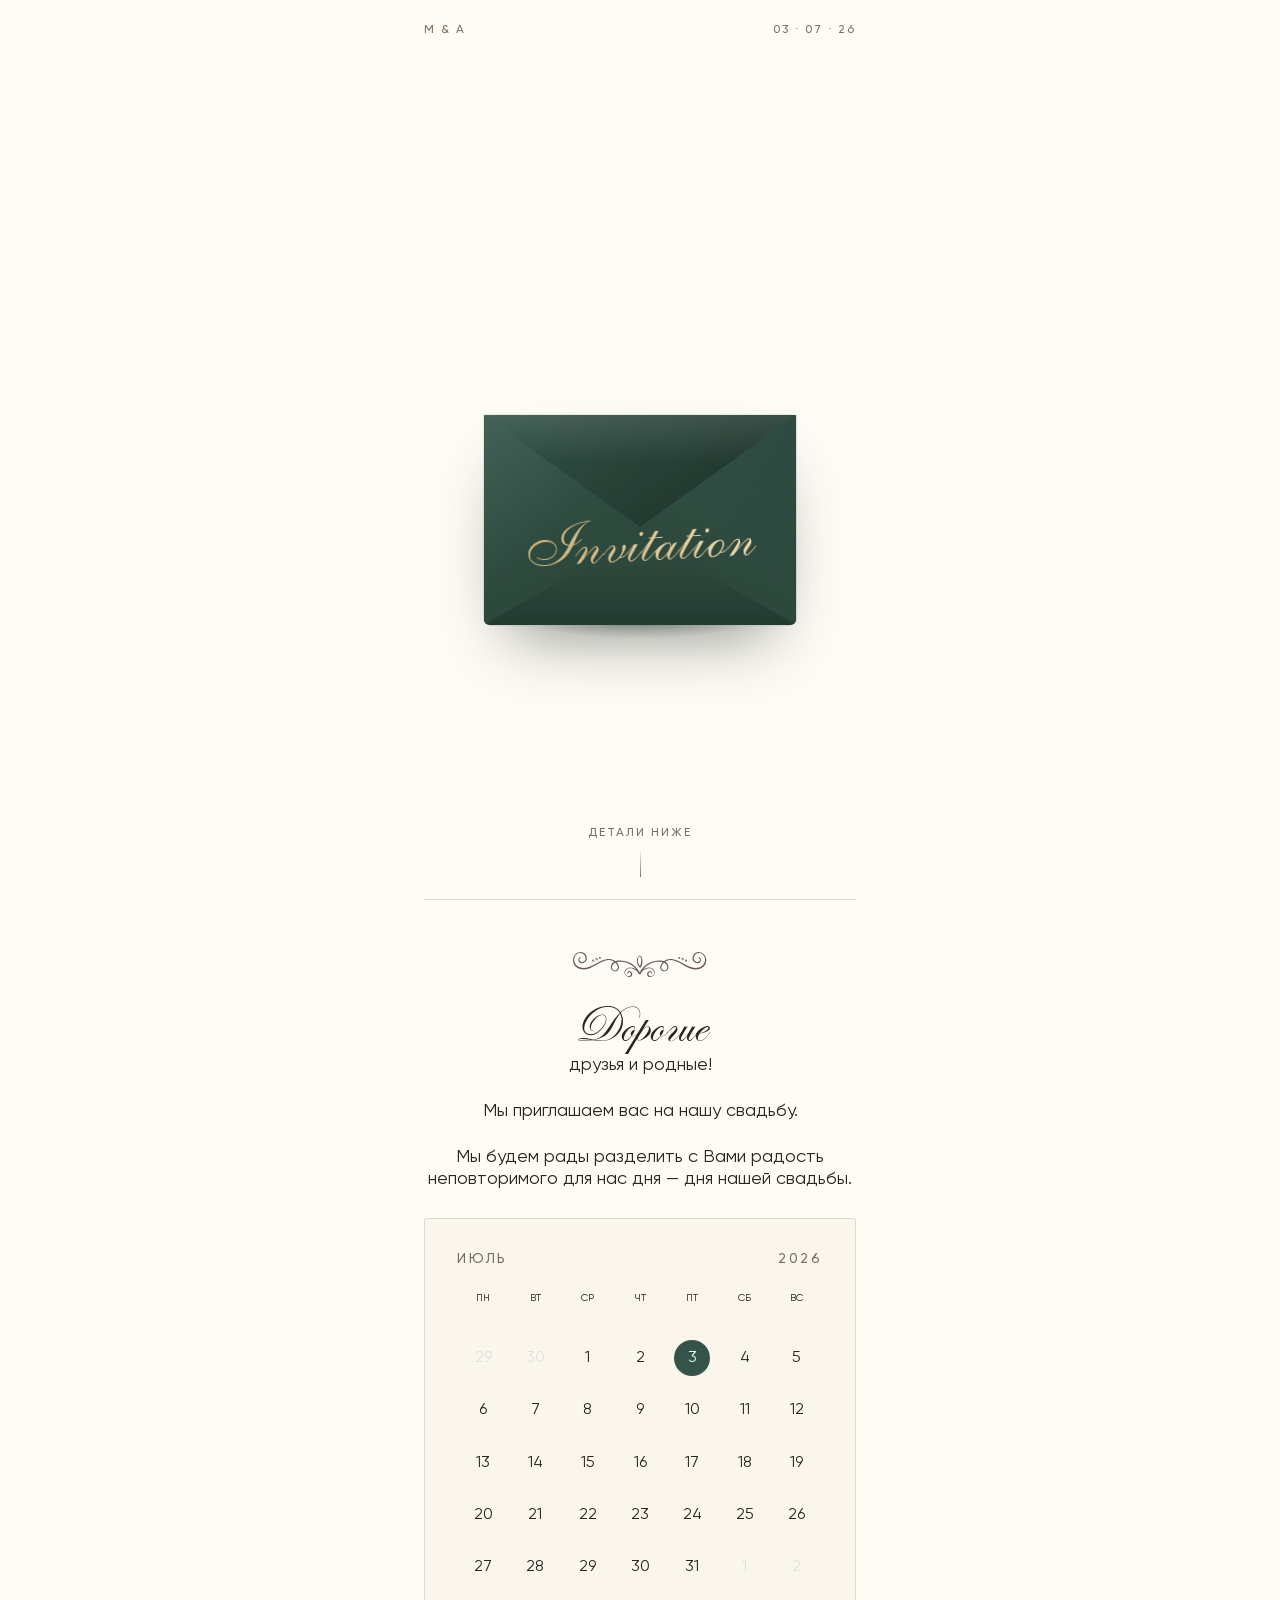
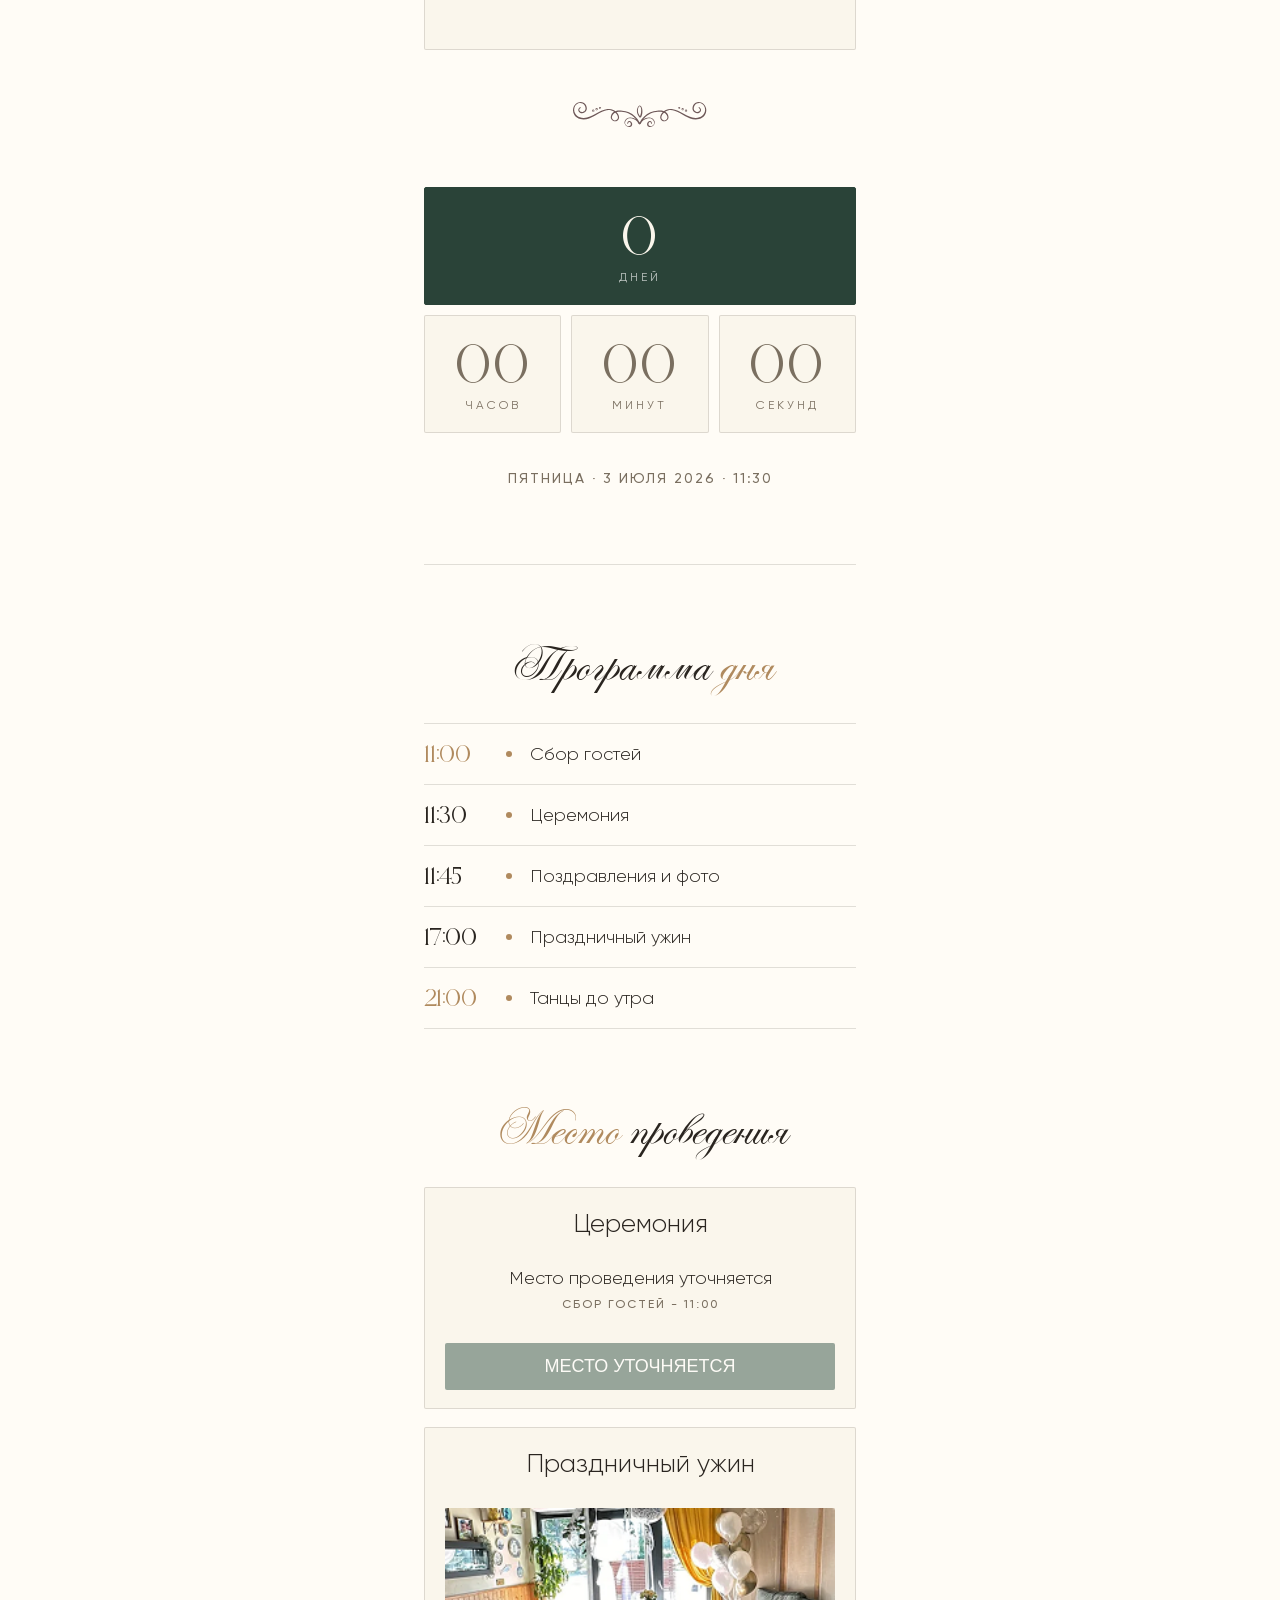
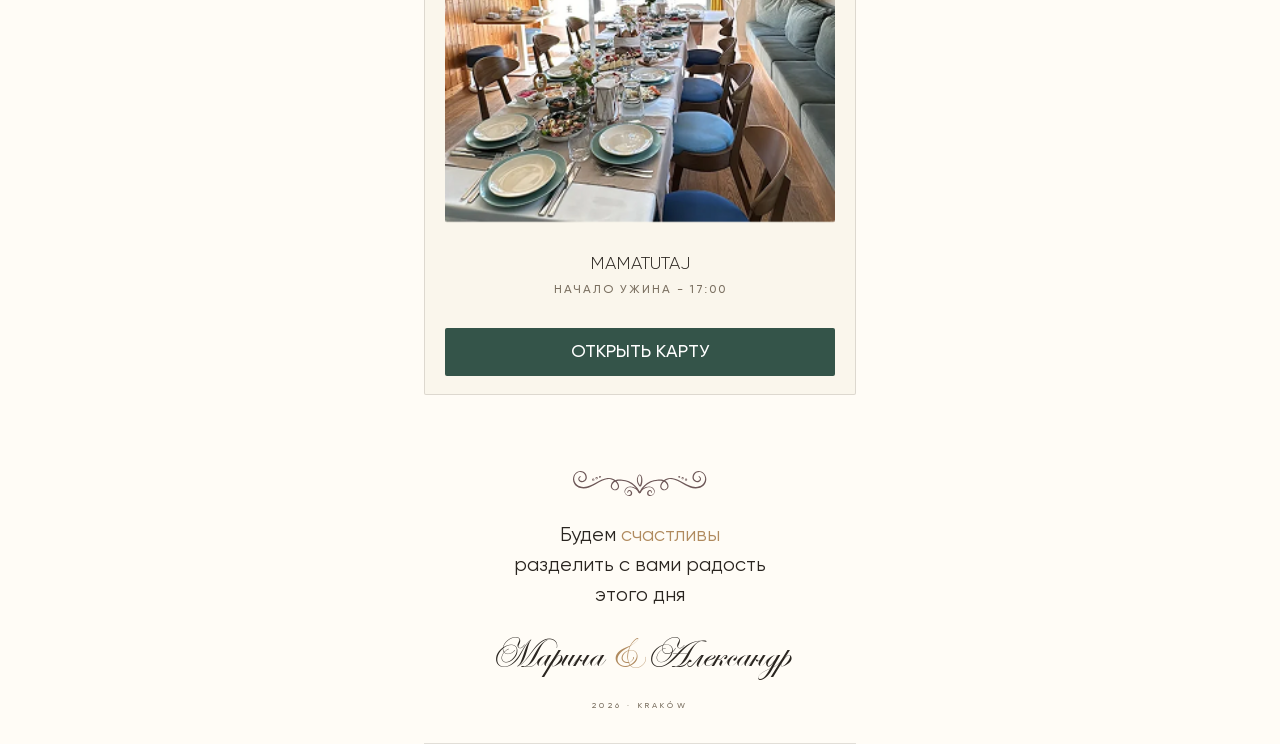
==== commit f8c9d367: "feat: add Open Graph and Twitter Card metadata for improved social sharing" ====
--- a/index.html
+++ b/index.html
@@ -4,6 +4,26 @@
 		<meta charset="utf-8" />
 		<meta name="viewport" content="width=device-width, initial-scale=1, viewport-fit=cover" />
 		<title>Марина & Александр · 03.07.2026</title>
+
+		<!-- SEO -->
+		<meta name="description" content="Приглашение на свадьбу Марины и Александра — 3 июля 2026, Краков" />
+
+		<!-- Open Graph -->
+		<meta property="og:type" content="website" />
+		<meta property="og:url" content="https://wedding-marina-alexander.vercel.app/" />
+		<meta property="og:title" content="Марина & Александр · 03.07.2026" />
+		<meta property="og:description" content="Приглашаем вас разделить с нами радость нашей свадьбы — 3 июля 2026, Краков" />
+		<meta property="og:image" content="https://wedding-marina-alexander.vercel.app/thumb.png" />
+		<meta property="og:image:width" content="1200" />
+		<meta property="og:image:height" content="630" />
+		<meta property="og:locale" content="ru_RU" />
+
+		<!-- Twitter Card -->
+		<meta name="twitter:card" content="summary_large_image" />
+		<meta name="twitter:title" content="Марина & Александр · 03.07.2026" />
+		<meta name="twitter:description" content="Приглашаем вас разделить с нами радость нашей свадьбы — 3 июля 2026, Краков" />
+		<meta name="twitter:image" content="https://wedding-marina-alexander.vercel.app/thumb.png" />
+
 		<link rel="stylesheet" href="style.css" />
 	</head>
 	<body>
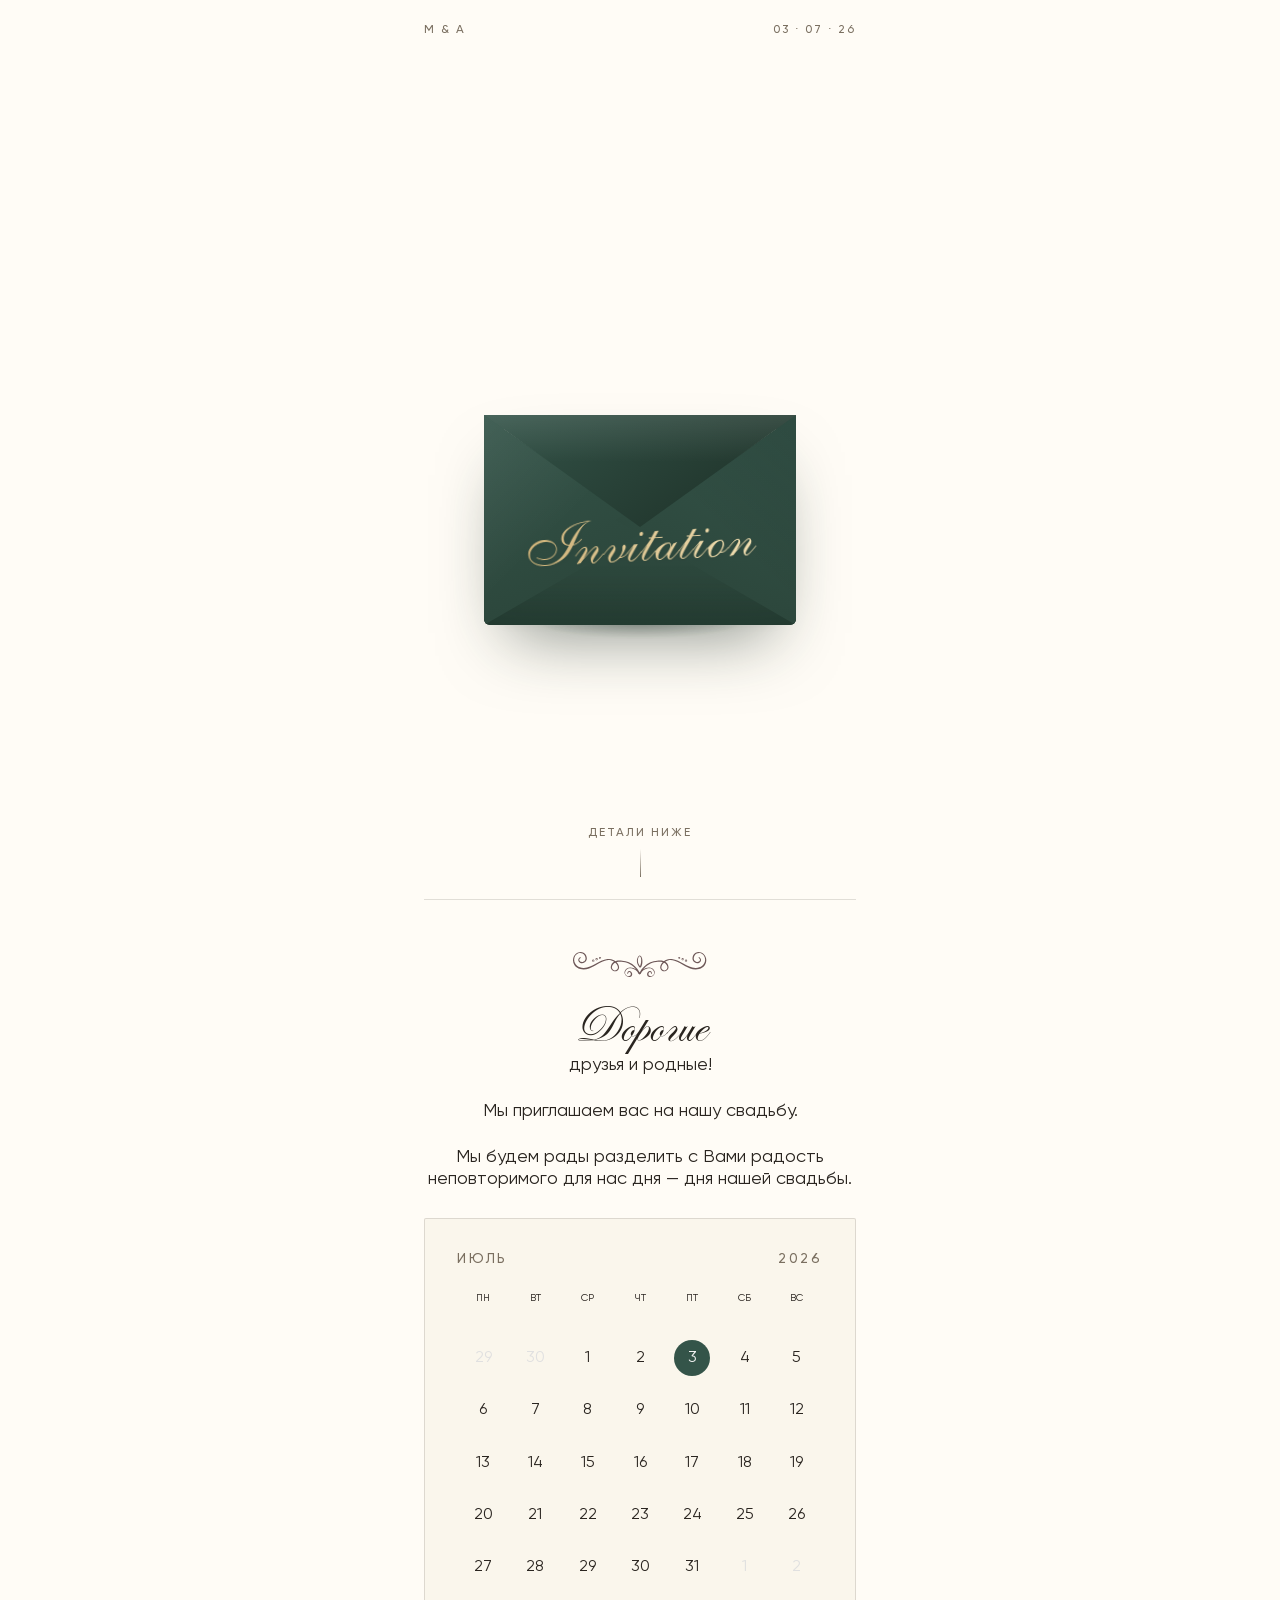
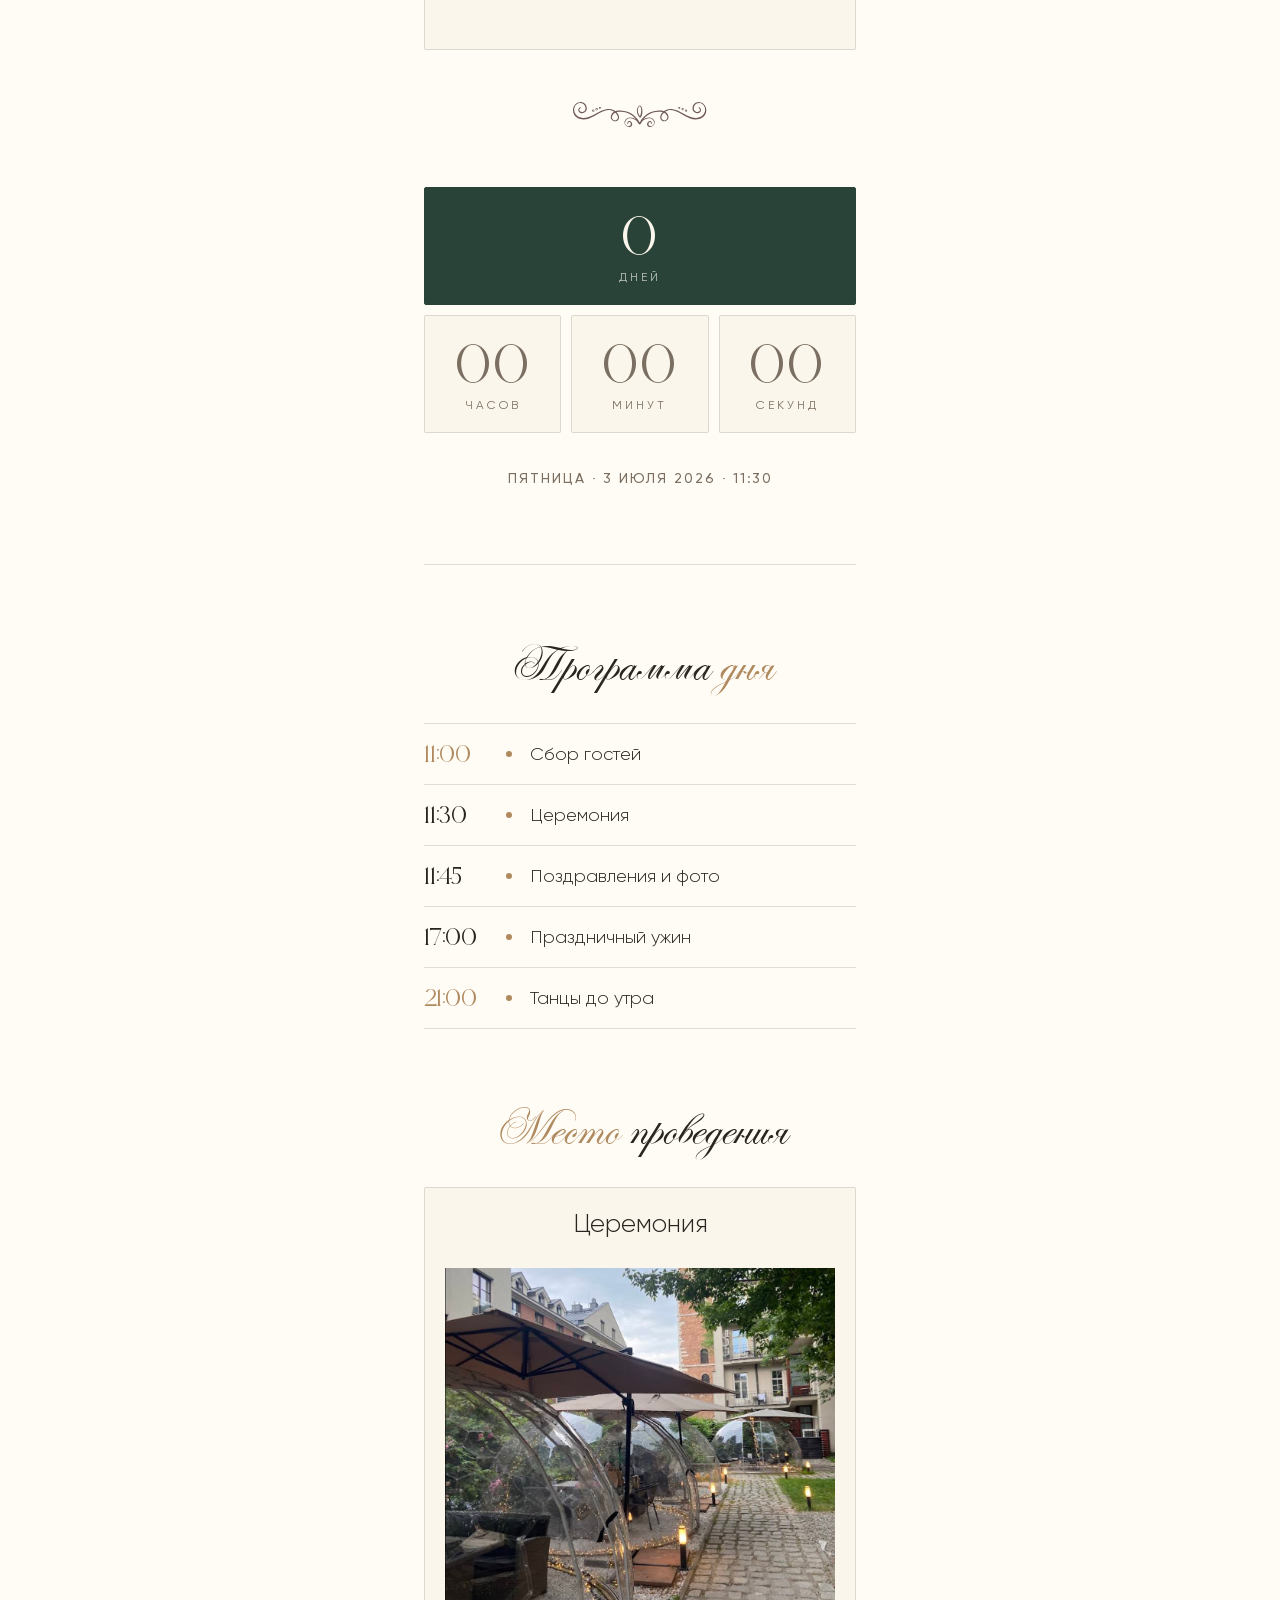
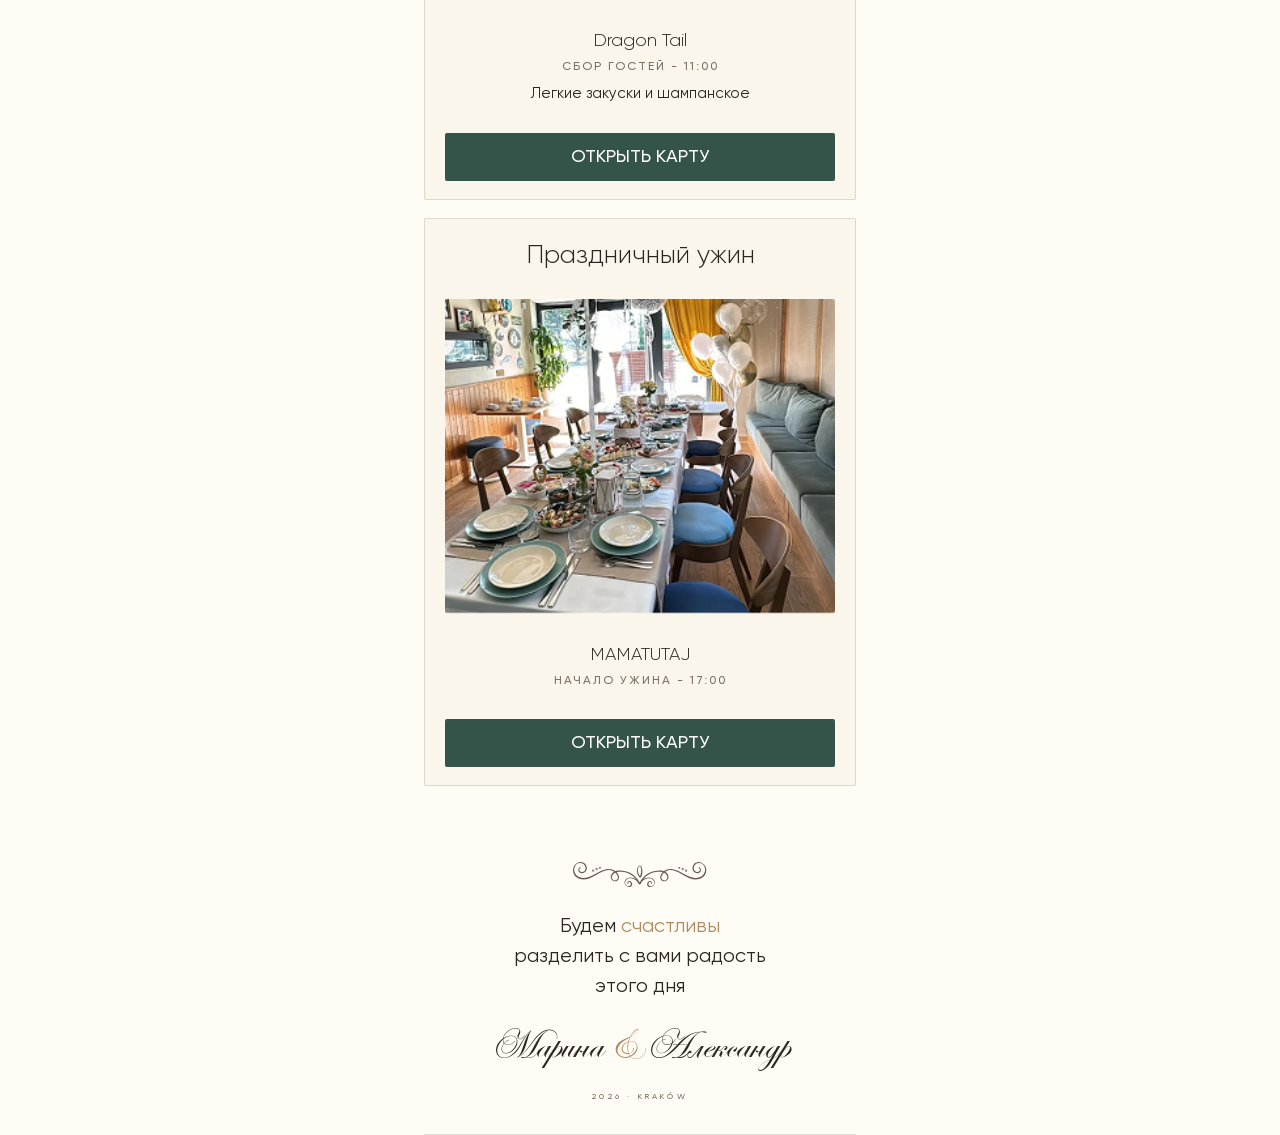
==== commit fea46868: "feat: add venue image and update venue details for ceremony and dinner sections" ====
--- a/index.html
+++ b/index.html
@@ -13,7 +13,7 @@
 		<meta property="og:url" content="https://wedding-marina-alexander.vercel.app/" />
 		<meta property="og:title" content="Марина & Александр · 03.07.2026" />
 		<meta property="og:description" content="Приглашаем вас разделить с нами радость нашей свадьбы — 3 июля 2026, Краков" />
-		<meta property="og:image" content="https://wedding-marina-alexander.vercel.app/thumb.png" />
+		<meta property="og:image" content="https://wedding-marina-alexander.vercel.app/img/thumb.png" />
 		<meta property="og:image:width" content="1200" />
 		<meta property="og:image:height" content="630" />
 		<meta property="og:locale" content="ru_RU" />
@@ -22,7 +22,7 @@
 		<meta name="twitter:card" content="summary_large_image" />
 		<meta name="twitter:title" content="Марина & Александр · 03.07.2026" />
 		<meta name="twitter:description" content="Приглашаем вас разделить с нами радость нашей свадьбы — 3 июля 2026, Краков" />
-		<meta name="twitter:image" content="https://wedding-marina-alexander.vercel.app/thumb.png" />
+		<meta name="twitter:image" content="https://wedding-marina-alexander.vercel.app/img/thumb.png" />
 
 		<link rel="stylesheet" href="style.css" />
 	</head>
@@ -172,12 +172,19 @@
 				<div class="venue-cards">
 					<div class="venue-card reveal d2">
 						<div class="venue-card-label">Церемония</div>
-
+						<img class="venue-card-img" src="img/place2.png"></img>
 						<div class="venue-card-info">
-							<div class="venue-card-name">Место проведения уточняется</div>
+							<div class="venue-card-name">Dragon Tail</div>
 							<div class="venue-card-time">сбор гостей - 11:00</div>
-						</div>
-						<button class="venue-btn venue-btn--tbd" disabled>Место уточняется</button>
+							<small class="">Легкие закуски и шампанское</small>
+						</div>
+						<a
+							class="venue-btn"
+							href="https://maps.app.goo.gl/NxYxFFx8keK25KLL9"
+							target="_blank"
+							rel="noopener"
+							>Открыть карту</a
+						>
 					</div>
 					<div class="venue-card reveal d3">
 						<div class="venue-card-label">Праздничный ужин</div>
